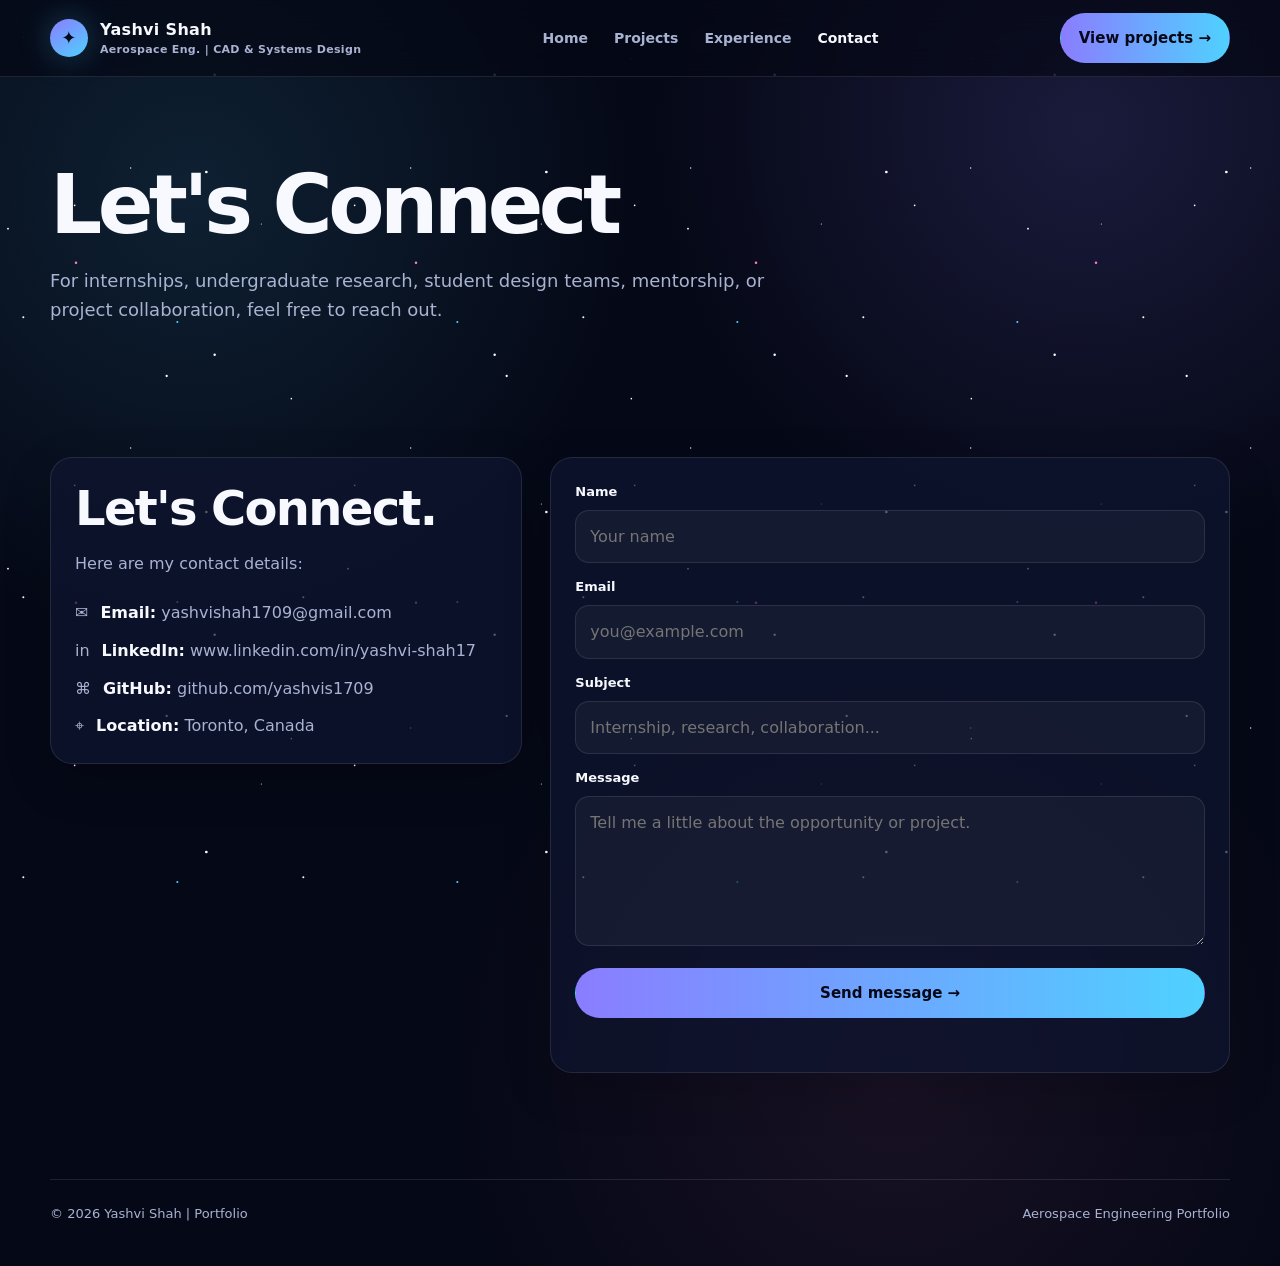
==== contact.html @ 6b523c16 "update" ====
<!doctype html>
<html lang="en">
<head>
  <meta charset="utf-8" />
  <meta name="viewport" content="width=device-width, initial-scale=1" />
  <meta name="description" content="Contact a space engineering student for internships, research, student teams, and collaboration." />
  <title>Contact | Yashvi Shah</title>
  <link rel="stylesheet" href="styles.css" />
</head>
<body>
  <header class="nav-shell">
    
    <div class="container nav">
      <a class="brand" href="index.html"><span class="brand-mark">✦</span><span>Yashvi Shah <small>Aerospace Eng. | CAD & Systems Design</small></span></a>
      <nav class="nav-links" aria-label="Primary navigation">
        <a href="index.html">Home</a>
        <a href="projects.html">Projects</a>
        <a href="experience.html">Experience</a>
        <a class="active" href="contact.html">Contact</a>
      </nav>
      <a class="btn btn-primary" href="projects.html">View projects →</a>
      <button class="mobile-toggle" aria-label="Toggle menu">☰</button>
    </div>
  </header>

  <main>
    <section class="page-hero">
      <div class="container">
        <h1>Let's Connect</h1>
        <p>For internships, undergraduate research, student design teams, mentorship, or project collaboration, feel free to reach out.</p>
      </div>
    </section>

    <section class="section">
      <div class="container contact-grid">
        <div class="card">
          <h2>Let's Connect.</h2>
          <p>Here are my contact details:</p>
          <div class="contact-list">
            <div class="contact-line"><span>✉</span><span><strong>Email:</strong> yashvishah1709@gmail.com</span></div>
            <div class="contact-line"><span>in</span><span><strong>LinkedIn:</strong> www.linkedin.com/in/yashvi-shah17</span></div>
            <div class="contact-line"><span>⌘</span><span><strong>GitHub:</strong> github.com/yashvis1709</span></div>
            <div class="contact-line"><span>⌖</span><span><strong>Location:</strong> Toronto, Canada</span></div>
          </div>
        </div>

        <form 
          class="card form" 
          id="contact-form" 
          name="Portfolio Contact Form"
          action="https://formspree.io/f/mgaenqyy" 
          method="POST"
        >
          
          <input type="hidden" name="_subject" value="Portfolio Contact Form Submission">

          <div class="field">
            <label for="name">Name</label>
            <input 
              id="name" 
              name="name" 
              type="text"
              required 
              placeholder="Your name" 
            />
          </div>
          <div class="field">
            <label for="email">Email</label>
            <input id="email" name="email" type="email" required placeholder ="you@example.com" />
          </div>
          <div class="field">
            <label for="subject">Subject</label>
            <input id="subject" name="subject" placeholder="Internship, research, collaboration..." />
          </div>
          <div class="field">
            <label for="message">Message</label>
            <textarea id="message" name="message" required placeholder="Tell me a little about the opportunity or project."></textarea>
          </div>
         <button class="btn btn-primary" type="submit">Send message →</button>
         <p id="form-status" aria-live="polite"></p>
         <input type="text" name="_gotcha" style="display:none" tabindex="-1" autocomplete="off" />
        </form>
      </div>
    </section>
  </main>

  <footer><div class="container footer-inner"><span>© <span data-year></span> Yashvi Shah | Portfolio</span><span>Aerospace Engineering Portfolio</span></div></footer>
  <script src="script.js"></script>
</body>
</html>
---- styles.css ----
:root {
  --bg: #050816;
  --bg-soft: #0b1026;
  --surface: rgba(14, 22, 48, 0.72);
  --surface-strong: #101936;
  --text: #f7f9ff;
  --muted: #a9b3d1;
  --line: rgba(255, 255, 255, 0.10);
  --accent: #8a7dff;
  --accent-2: #4fd1ff;
  --accent-3: #ff7cc8;
  --max: 1180px;
  --shadow: 0 24px 70px rgba(0, 0, 0, 0.35);
}

* { box-sizing: border-box; }
html { scroll-behavior: smooth; }
body {
  margin: 0;
  font-family: Inter, ui-sans-serif, system-ui, -apple-system, BlinkMacSystemFont, "Segoe UI", sans-serif;
  color: var(--text);
  background:
    radial-gradient(circle at 15% 15%, rgba(79, 209, 255, 0.12), transparent 30%),
    radial-gradient(circle at 85% 10%, rgba(138, 125, 255, 0.16), transparent 28%),
    radial-gradient(circle at 70% 85%, rgba(255, 124, 200, 0.08), transparent 32%),
    var(--bg);
  min-height: 100vh;
  line-height: 1.6;
}

/* Twinkle background */
@keyframes shimmer-fast {
  0%, 100% { opacity: 0.2; }
  12% { opacity: 0.95; }
  25% { opacity: 0.3; }
  37% { opacity: 0.8; }
  50% { opacity: 0.15; }
  68% { opacity: 1; }
  82% { opacity: 0.4; }
}

@keyframes shimmer-slow {
  0%, 100% { opacity: 0.85; }
  18% { opacity: 0.2; }
  33% { opacity: 0.7; }
  55% { opacity: 0.1; }
  72% { opacity: 0.9; }
  90% { opacity: 0.3; }
}

body::before {
  content: "";
  position: fixed;
  inset: 0;
  pointer-events: none;
  z-index: -1;
  will-change: opacity;
  animation: shimmer-fast 1.8s steps(4, end) infinite;
  background-image: url('data:image/svg+xml;utf8,<svg xmlns="http://www.w3.org/2000/svg" width="300" height="300" viewBox="0 0 300 300"><g fill="%23fff"><circle cx="25" cy="40" r="1.1"/><circle cx="140" cy="180" r="0.7"/><circle cx="230" cy="80" r="1.3"/><circle cx="80" cy="220" r="0.9"/><circle cx="280" cy="240" r="0.6"/></g><g fill="%234fd1ff"><circle cx="190" cy="45" r="1.1"/></g></svg>');
  background-size: 280px 280px;
  background-repeat: repeat;
}

body::after {
  content: "";
  position: fixed;
  inset: 0;
  pointer-events: none;
  z-index: -1;
  will-change: opacity;
  animation: shimmer-slow 2.7s steps(5, end) infinite;
  background-image: url('data:image/svg+xml;utf8,<svg xmlns="http://www.w3.org/2000/svg" width="300" height="300" viewBox="0 0 300 300"><g fill="%23fff"><circle cx="85" cy="90" r="1.2"/><circle cx="210" cy="140" r="0.8"/><circle cx="50" cy="270" r="1"/><circle cx="160" cy="290" r="0.7"/></g><g fill="%23ff7cc8"><circle cx="270" cy="170" r="1.1"/></g></svg>');
  background-size: 340px 340px;
  background-repeat: repeat;
  background-position: 110px 70px;
}

a { color: inherit; text-decoration: none; }
img { max-width: 100%; display: block; }
button, input, textarea { font: inherit; }

.container { width: min(calc(100% - 40px), var(--max)); margin: 0 auto; }

.nav-shell {
  position: sticky;
  top: 0;
  z-index: 30;
  backdrop-filter: blur(16px);
  background: rgba(5, 8, 22, 0.68);
  border-bottom: 1px solid var(--line);
}

.nav {
  display: flex;
  align-items: center;
  justify-content: space-between;
  min-height: 76px;
  gap: 24px;
}

.brand { display: flex; align-items: center; gap: 12px; font-weight: 800; letter-spacing: .02em; }
.brand-mark {
  width: 38px; height: 38px; border-radius: 50%;
  display: grid; place-items: center;
  background: linear-gradient(145deg, var(--accent), var(--accent-2));
  box-shadow: 0 0 32px rgba(79, 209, 255, .28);
  color: #050816;
  font-size: 18px;
}
.brand small { display:block; font-size: 11px; color: var(--muted); font-weight: 600; margin-top: -2px; }

.nav-links { display: flex; gap: 26px; align-items: center; }
.nav-links a { color: var(--muted); font-size: 14px; font-weight: 700; }
.nav-links a:hover, .nav-links a.active { color: var(--text); }

.mobile-toggle { display: none; background: transparent; border: 0; color: var(--text); font-size: 24px; }

.btn {
  display: inline-flex;
  align-items: center;
  justify-content: center;
  gap: 8px;
  padding: 12px 18px;
  border-radius: 999px;
  border: 1px solid transparent;
  font-weight: 700;
  font-size: 15px;
  transition: .25s ease;
}
.btn-primary { background: linear-gradient(90deg, var(--accent), var(--accent-2)); color: #060818; }
.btn-primary:hover { transform: translateY(-2px); box-shadow: 0 14px 30px rgba(79, 209, 255, .18); }
.btn-secondary { border-color: var(--line); background: rgba(255,255,255,.03); }
.btn-secondary:hover { border-color: rgba(255,255,255,.3); background: rgba(255,255,255,.06); }

.hero { padding: 86px 0 54px; overflow: hidden; /* Clips floating orbit edges so they don't force page scroll */ }
.hero-grid { display: grid; grid-template-columns: 1.08fr .92fr; align-items: center; gap: 58px; }
.eyebrow { color: var(--accent-2); text-transform: uppercase; letter-spacing: .16em; font-size: 13px; font-weight: 900; }
h1 { font-size: clamp(44px, 7vw, 82px); line-height: .98; margin: 14px 0 22px; letter-spacing: -0.055em; }
h2 { font-size: clamp(30px, 4vw, 48px); line-height: 1.1; margin: 0 0 16px; letter-spacing: -0.035em; }
h3 { margin: 0; }
.hero p { color: var(--muted); font-size: 18px; max-width: 680px; }
.gradient-text {
  background-image: linear-gradient(90deg, #fff 10%, #a9dfff 45%, #b9aaff 70%, #ff9bd5);
  -webkit-background-clip: text;
  background-clip: text;
  color: transparent;
  display: inline-block;
  line-height: 1.15;
  padding-bottom: 0.05em;
}
.hero-actions { display: flex; flex-wrap: wrap; gap: 12px; margin-top: 30px; }
.hero-meta { display: flex; flex-wrap: wrap; gap: 22px; margin-top: 28px; color: var(--muted); font-size: 13px; }
.hero-meta strong { color: var(--text);font-weight: 500; font-size: 15px;  }

/* Orbit / profile photo card */
.orbit-card {
  position: relative;
  max-width: 440px;
  margin-left: auto;
  padding: 20px;
}

.orbit-wrapper {
  position: absolute;
  top: -40%;
  left: -40%;
  width: 180%;
  height: 180%;
  z-index: 0;
  pointer-events: none;
}

.orbit-svg {
  width: 100%;
  height: 100%;
  overflow: visible;
}

.orbit-card img {
  position: relative;
  z-index: 1;
  width: 100%;
  height: 440px;
  object-fit: cover;
  object-position: center 25%;
  border-radius: 28px;
  border: 1px solid rgba(255, 255, 255, 0.2);
  box-shadow: 0 0 50px rgba(5, 8, 22, 0.9), var(--shadow);
}

.hud-telemetry {
  position: absolute;
  top: 20px;
  left: 10px;
  z-index: 3;
  padding: 10px 14px;
  border-radius: 12px;
  background: rgba(5, 8, 22, 0.85);
  border: 1px solid rgba(79, 209, 255, 0.4);
  backdrop-filter: blur(12px);
  font-family: monospace;
  font-size: 11px;
  color: var(--text);
  box-shadow: 0 8px 24px rgba(0, 0, 0, 0.5);
}

.hud-row { display: flex; gap: 8px; line-height: 1.4; }
.hud-row span { color: var(--accent-2); font-weight: bold; }

.profile-badge {
  position: absolute;
  left: 26px; right: 26px; bottom: 24px;
  padding: 18px;
  border-radius: 20px;
  background: rgba(5,8,22,.62);
  border: 1px solid var(--line);
  backdrop-filter: blur(14px);
  z-index: 3;
}
.profile-badge span { color: var(--muted); display:block; font-size:13px; margin-top:5px; }

.section { padding: 76px 0; }
.section-head { display: flex; align-items: end; justify-content: space-between; gap: 24px; margin-bottom: 28px; }
.section-head p { color: var(--muted); max-width: 620px; margin: 0; }

.grid-3 { display: grid; grid-template-columns: repeat(3, 1fr); gap: 18px; }
.card {
  background: var(--surface);
  border: 1px solid var(--line);
  border-radius: 22px;
  padding: 24px;
  box-shadow: 0 16px 48px rgba(0,0,0,.18);
}
.card p { color: var(--muted); margin-bottom: 0; }
.icon-box { width: 46px; height: 46px; border-radius: 14px; display:grid; place-items:center; margin-bottom: 18px; background: rgba(138,125,255,.12); border:1px solid rgba(138,125,255,.25); }

/* ===== Project cards (consolidated — single source of truth) ===== */
.project-grid { display: grid; grid-template-columns: repeat(2, 1fr); gap: 22px; }

.project-card {
  display: flex;
  flex-direction: column;
  height: 100%;
  overflow: hidden;
  border: 1px solid var(--line);
  background: var(--surface);
  border-radius: 24px;
  cursor: pointer;
  transition: transform 0.2s ease, border-color 0.2s ease, box-shadow 0.2s ease;
}
.project-card:hover {
  transform: translateY(-4px);
  border-color: #38bdf8;
  box-shadow: 0 10px 25px -5px rgba(56, 189, 248, 0.15);
}

.project-visual, .project-img-grid { height: 220px; min-height: 220px; position: relative; overflow: hidden; }
.project-visual.one { background: radial-gradient(circle at 30% 35%, #63d7ff, transparent 18%), linear-gradient(145deg,#121b44,#4a3e8f 55%,#0b1025); }
.project-visual.two { background: radial-gradient(circle at 70% 30%, #ff8bc7, transparent 16%), linear-gradient(145deg,#101a37,#223e69 55%,#0b1025); }
.project-visual.three { background: radial-gradient(circle at 45% 50%, #f4dc75, transparent 14%), linear-gradient(145deg,#171c43,#693b68 55%,#0b1025); }
.project-visual.four { background: radial-gradient(circle at 65% 45%, #7cffc4, transparent 14%), linear-gradient(145deg,#0b2034,#264d55 55%,#08111d); }
.project-visual::before, .project-visual::after { content:""; position:absolute; border:1px solid rgba(255,255,255,.18); border-radius:50%; }
.project-visual::before { width:240px;height:240px;left:50%;top:50%;transform:translate(-50%,-50%); }
.project-visual::after { width:150px;height:150px;left:50%;top:50%;transform:translate(-50%,-50%) rotate(24deg); }

.project-img-grid { display: flex; width: 100%; gap: 2px; border-radius: 12px 12px 0 0; }
.project-img-grid img { width: 50%; height: 100%; object-fit: cover; }

#hailstorm .project-img-grid img:nth-child(1) { object-position: 50% 25%; }
#hailstorm .project-img-grid img:nth-child(2) { object-position: center center; }
#stardust .project-img-grid img:nth-child(1) { object-position: center center; }
#stardust .project-img-grid img:nth-child(2) { object-position: 50% 50%; }

.project-body {
  display: flex;
  flex-direction: column;
  flex: 1;
  padding: 22px;
}

.project-tags {
  display: flex;
  flex-wrap: wrap;
  gap: 8px;
  margin-top: auto;
  padding-top: 20px;
}

.tag { font-size: 12px; color: #cbd3ea; padding: 6px 9px; border-radius:999px; background: rgba(255,255,255,.05); border:1px solid var(--line); }

.project-link {
  display: inline-flex;
  color: var(--text);
  font-weight: 700;
  font-size: 16px;
  transition: color 0.2s ease;
}

.project-link:hover {
  color: var(--accent-2);
}

.project-links {
  display: flex;
  flex-direction: column;
  gap: 30px;
  margin-top: 12px;
  min-height: 70px; /* reserves room for 2 lines so tag rows land at the same height regardless of link count */
}

.view-project-link {
  color: var(--text);
  font-size: 0.9rem;
  font-weight: 500;
  margin-top: 14px;
  display: inline-flex;
  align-items: center;
  gap: 4px;
  transition: color 0.2s ease;
}
.project-card:hover .view-project-link { color: var(--accent-2); }

.cta-visual { display: flex; align-items: center; justify-content: center; }
.cta-icon { font-size: 2.5rem; color: #38bdf8; transition: transform 0.2s ease; }
.project-card:hover .cta-icon { transform: translate(3px, -3px); }

.cta-card .project-body { display: flex; flex-direction: column; flex: 1; }
.cta-card .btn-primary { width: 100%; margin-top: auto; }

.project-date {
  color: var(--muted);
  font-size: 14px;
  font-weight: 600;
  margin-top: 2px;
  margin-bottom: 4px;
}
/* ===== end project cards ===== */

.timeline { display:grid; gap:14px; }
.timeline-item { display:grid; grid-template-columns: 150px 1fr; gap:24px; padding:20px 0; border-top:1px solid var(--line); }
.timeline-item:last-child { border-bottom:1px solid var(--line); }
.timeline-item .date { color: var(--accent-2); font-weight:800; font-size:13px; }
.timeline-item p { color: var(--muted); margin:6px 0 0; }

.page-hero { padding: 74px 0 38px; }
.page-hero p { color: var(--muted); max-width: 720px; font-size:18px; }

.contact-grid { display:grid; grid-template-columns: .82fr 1.18fr; gap:28px; align-items:start; }
.contact-list { display:grid; gap:12px; margin-top:24px; }
.contact-line { display:flex; align-items:center; gap:12px; color:var(--muted); }
.contact-line strong { color:var(--text); }
.form { display:grid; gap:14px; }
.field label { display:block; font-size:13px; font-weight:800; margin-bottom:7px; }
.field input, .field textarea {
  width:100%; color:var(--text); background:rgba(255,255,255,.04); border:1px solid var(--line);
  border-radius:14px; padding:13px 14px; outline:none;
}
.field input:focus, .field textarea:focus { border-color: rgba(79,209,255,.6); box-shadow: 0 0 0 3px rgba(79,209,255,.08); }
.field textarea { min-height:150px; resize:vertical; }
.form-note { color:var(--muted); font-size:12px; }

.cta {
  border:1px solid var(--line); border-radius:28px; padding:38px;
  background: linear-gradient(135deg, rgba(138,125,255,.14), rgba(79,209,255,.08));
  display:flex; justify-content:space-between; gap:28px; align-items:center;
}
.cta p { color:var(--muted); margin:6px 0 0; max-width:660px; }

footer { padding: 30px 0 42px; color: var(--muted); font-size:13px; }
.footer-inner { display:flex; justify-content:space-between; gap:20px; border-top:1px solid var(--line); padding-top:24px; }

@media (max-width: 880px) {
  .hero-grid, .contact-grid { grid-template-columns: 1fr; }
  .grid-3 { grid-template-columns: 1fr; }
  .project-grid { grid-template-columns: 1fr; }
  .orbit-card { min-height: 420px; }
  .orbit-card { max-width: 100%; padding: 30px 10px; margin: 0 auto; }
  .orbit-card img { height: 320px; }
  .orbit-wrapper { top: -20%; left: -20%; width: 140%; height: 140%; }
  .hud-telemetry { top: 10px; left: 0px; font-size: 10px; padding: 8px 10px; }
  .nav-links { display:none; position:absolute; left:20px; right:20px; top:76px; padding:18px; border:1px solid var(--line); border-radius:18px; background:#0a1024; flex-direction:column; align-items:stretch; }
  .nav-links.open { display:flex; }
  .mobile-toggle { display:block; }
  .nav .btn-primary { display:none; }
  .section-head { align-items:start; flex-direction:column; }
  .timeline-item { grid-template-columns: 1fr; gap:5px; }
  .cta { align-items:flex-start; flex-direction:column; }
}

@media (max-width: 560px) {
  .container { width: min(calc(100% - 26px), var(--max)); }
  .hero { padding-top: 58px; }
  .hero-actions { flex-direction:column; align-items:stretch; }
  .btn { width:100%; }
  .hero-meta { flex-direction:column; gap:8px; }
  .orbit-card { min-height: 360px; padding: 20px 0; }
  .orbit-card img { height: 320px; border-radius: 20px; }
  .footer-inner { flex-direction:column; }
  .orbit-wrapper { top: -15%; left: -15%; width: 130%; height: 130%; }
  .hud-telemetry { top: 12px; left: 12px; z-index: 4; font-size: 9.5px; padding: 6px 10px; background: rgba(5, 8, 22, 0.9); }
  .orbit-svg text { font-size: 14px; }
}
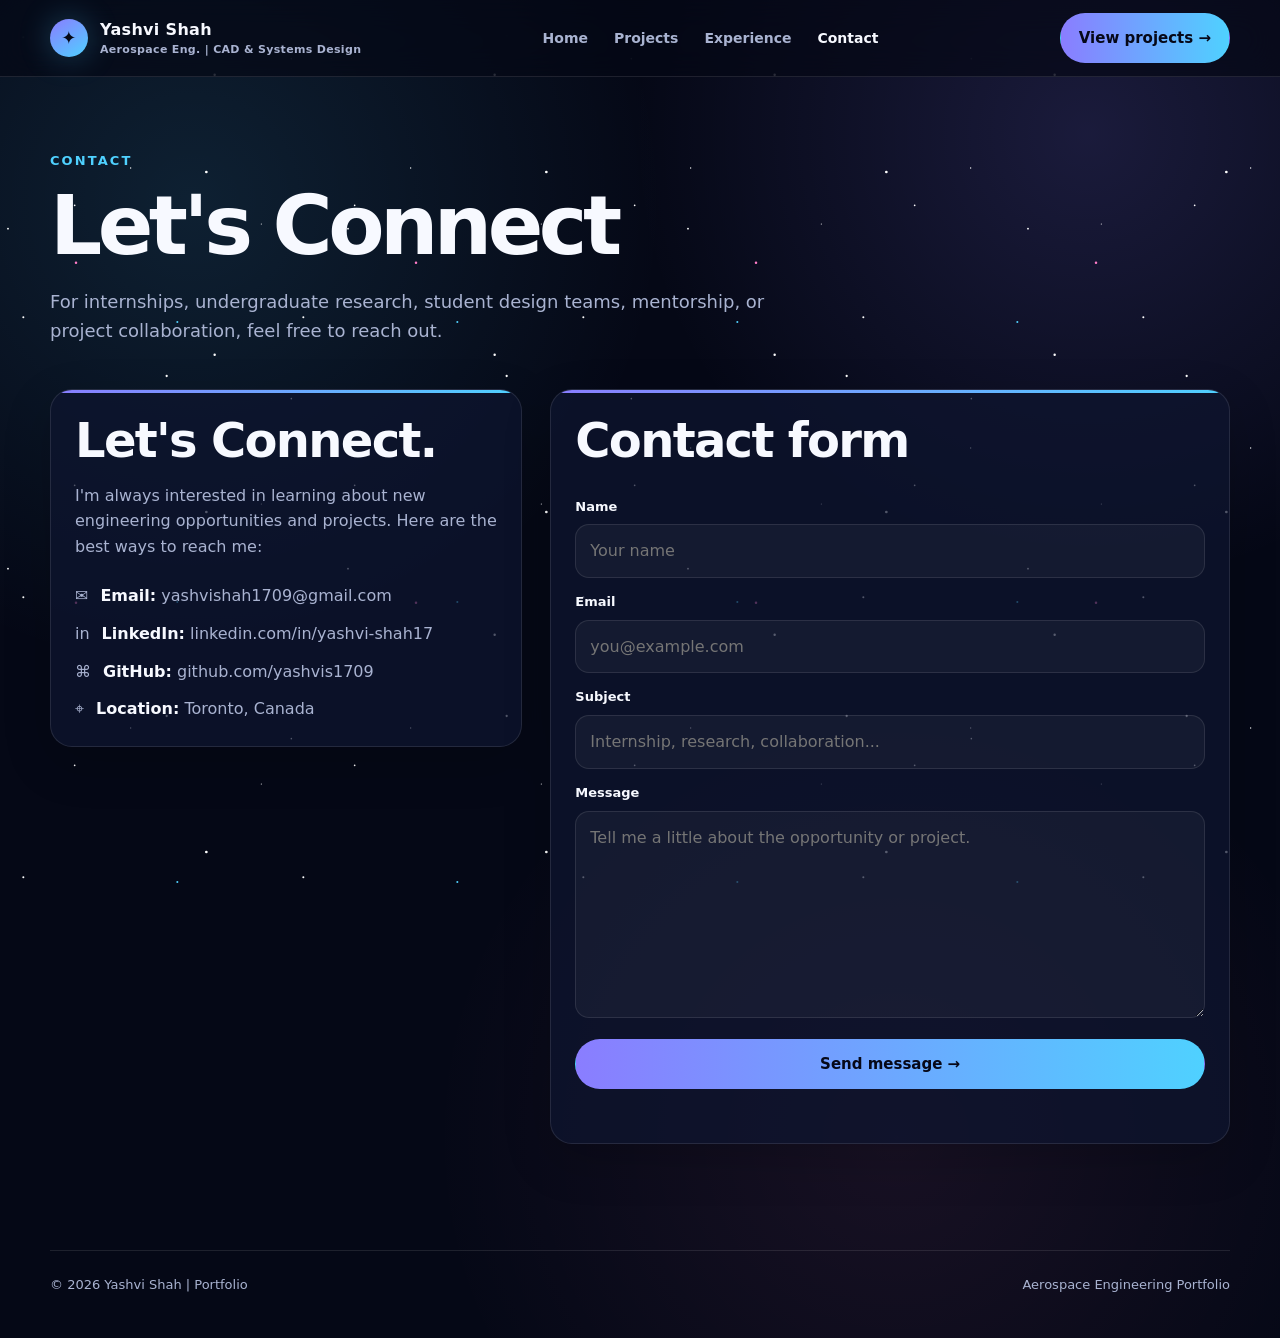
==== commit 656ae3b0: "update 6 (SEO friendly code)" ====
--- a/contact.html
+++ b/contact.html
@@ -2,89 +2,339 @@
 <html lang="en">
 <head>
   <meta charset="utf-8" />
+
+  <!-- Mobile / responsive -->
   <meta name="viewport" content="width=device-width, initial-scale=1" />
-  <meta name="description" content="Contact a space engineering student for internships, research, student teams, and collaboration." />
-  <title>Contact | Yashvi Shah</title>
+
+  <!-- SEO -->
+  <title>Contact Yashvi Shah | Aerospace Engineering Student</title>
+  <meta
+    name="description"
+    content="Contact Yashvi Shah, an Aerospace Engineering student in Toronto, Canada, for internships, undergraduate research, engineering teams, and project collaboration."
+  />
+  <link rel="canonical" href="https://yashvishah.com/contact.html" />
+
+  <!-- Open Graph / Social Sharing -->
+  <meta property="og:type" content="website" />
+  <meta property="og:title" content="Contact Yashvi Shah | Aerospace Engineering Student" />
+  <meta
+    property="og:description"
+    content="Get in touch with Yashvi Shah for aerospace engineering internships, undergraduate research, student teams, and project collaboration."
+  />
+  <meta property="og:url" content="https://yashvishah.com/contact.html" />
+  <meta property="og:site_name" content="Yashvi Shah | Aerospace Engineering Portfolio" />
+
+  <!-- Twitter / X -->
+  <meta name="twitter:card" content="summary" />
+  <meta name="twitter:title" content="Contact Yashvi Shah | Aerospace Engineering Student" />
+  <meta
+    name="twitter:description"
+    content="Contact Yashvi Shah for aerospace engineering internships, research, student teams, and engineering collaboration."
+  />
+
+  <!-- Styles -->
   <link rel="stylesheet" href="styles.css" />
+
+  <!-- Structured Data -->
+  <script type="application/ld+json">
+  {
+    "@context": "https://schema.org",
+    "@type": "WebPage",
+    "name": "Contact Yashvi Shah",
+    "url": "https://yashvishah.com/contact.html",
+    "description": "Contact page for Yashvi Shah, an Aerospace Engineering student in Toronto, Canada.",
+    "isPartOf": {
+      "@type": "WebSite",
+      "name": "Yashvi Shah | Aerospace Engineering Portfolio",
+      "url": "https://yashvishah.com/"
+    },
+    "about": {
+      "@type": "Person",
+      "name": "Yashvi Shah",
+      "url": "https://yashvishah.com/",
+      "jobTitle": "Aerospace Engineering Student",
+      "email": "mailto:yashvishah1709@gmail.com",
+      "sameAs": [
+        "https://www.linkedin.com/in/yashvi-shah17/",
+        "https://github.com/yashvis1709"
+      ]
+    }
+  }
+  </script>
 </head>
+
 <body>
+
+  <!-- =========================
+       Navigation
+  ========================== -->
   <header class="nav-shell">
-    
     <div class="container nav">
-      <a class="brand" href="index.html"><span class="brand-mark">✦</span><span>Yashvi Shah <small>Aerospace Eng. | CAD & Systems Design</small></span></a>
+
+      <a class="brand" href="index.html" aria-label="Yashvi Shah home">
+        <span class="brand-mark" aria-hidden="true">✦</span>
+        <span>
+          Yashvi Shah
+          <small>Aerospace Eng. | CAD & Systems Design</small>
+        </span>
+      </a>
+
       <nav class="nav-links" aria-label="Primary navigation">
         <a href="index.html">Home</a>
         <a href="projects.html">Projects</a>
         <a href="experience.html">Experience</a>
-        <a class="active" href="contact.html">Contact</a>
+        <a class="active" href="contact.html" aria-current="page">Contact</a>
       </nav>
-      <a class="btn btn-primary" href="projects.html">View projects →</a>
-      <button class="mobile-toggle" aria-label="Toggle menu">☰</button>
+
+      <a class="btn btn-primary" href="projects.html">
+        View projects →
+      </a>
+
+      <button
+        class="mobile-toggle"
+        type="button"
+        aria-label="Open navigation menu"
+        aria-expanded="false"
+        aria-controls="primary-navigation"
+      >
+        ☰
+      </button>
+
     </div>
   </header>
 
+
+  <!-- =========================
+       Main Content
+  ========================== -->
   <main>
-    <section class="page-hero">
+
+    <!-- Page Introduction -->
+    <section class="page-hero" aria-labelledby="contact-heading">
       <div class="container">
-        <h1>Let's Connect</h1>
-        <p>For internships, undergraduate research, student design teams, mentorship, or project collaboration, feel free to reach out.</p>
+
+        <div class="eyebrow">CONTACT</div>
+
+        <h1 id="contact-heading">
+          Let's Connect
+        </h1>
+
+        <p>
+          For internships, undergraduate research, student design teams,
+          mentorship, or project collaboration, feel free to reach out.
+        </p>
+
       </div>
     </section>
 
-    <section class="section">
+
+    <!-- Contact Section -->
+    <section class="section" aria-labelledby="contact-details-heading">
       <div class="container contact-grid">
+
+        <!-- Contact Information -->
         <div class="card">
-          <h2>Let's Connect.</h2>
-          <p>Here are my contact details:</p>
+
+          <h2 id="contact-details-heading">
+            Let's Connect.
+          </h2>
+
+          <p>
+            I'm always interested in learning about new engineering
+            opportunities and projects. Here are the best ways to reach me:
+          </p>
+
           <div class="contact-list">
-            <div class="contact-line"><span>✉</span><span><strong>Email:</strong> yashvishah1709@gmail.com</span></div>
-            <div class="contact-line"><span>in</span><span><strong>LinkedIn:</strong> www.linkedin.com/in/yashvi-shah17</span></div>
-            <div class="contact-line"><span>⌘</span><span><strong>GitHub:</strong> github.com/yashvis1709</span></div>
-            <div class="contact-line"><span>⌖</span><span><strong>Location:</strong> Toronto, Canada</span></div>
+
+            <!-- Email -->
+            <div class="contact-line">
+              <span aria-hidden="true">✉</span>
+              <span>
+                <strong>Email:</strong>
+                <a href="mailto:yashvishah1709@gmail.com">
+                  yashvishah1709@gmail.com
+                </a>
+              </span>
+            </div>
+
+            <!-- LinkedIn -->
+            <div class="contact-line">
+              <span aria-hidden="true">in</span>
+              <span>
+                <strong>LinkedIn:</strong>
+                <a
+                  href="https://www.linkedin.com/in/yashvi-shah17/"
+                  target="_blank"
+                  rel="noopener noreferrer"
+                  aria-label="Yashvi Shah on LinkedIn"
+                >
+                  linkedin.com/in/yashvi-shah17
+                </a>
+              </span>
+            </div>
+
+            <!-- GitHub -->
+            <div class="contact-line">
+              <span aria-hidden="true">⌘</span>
+              <span>
+                <strong>GitHub:</strong>
+                <a
+                  href="https://github.com/yashvis1709"
+                  target="_blank"
+                  rel="noopener noreferrer"
+                  aria-label="Yashvi Shah on GitHub"
+                >
+                  github.com/yashvis1709
+                </a>
+              </span>
+            </div>
+
+            <!-- Location -->
+            <div class="contact-line">
+              <span aria-hidden="true">⌖</span>
+              <span>
+                <strong>Location:</strong> Toronto, Canada
+              </span>
+            </div>
+
           </div>
         </div>
 
-        <form 
-          class="card form" 
-          id="contact-form" 
+
+        <!-- Contact Form -->
+        <form
+          class="card form"
+          id="contact-form"
           name="Portfolio Contact Form"
-          action="https://formspree.io/f/mgaenqyy" 
+          action="https://formspree.io/f/mgaenqyy"
           method="POST"
+          aria-labelledby="contact-form-heading"
         >
-          
-          <input type="hidden" name="_subject" value="Portfolio Contact Form Submission">
-
+
+          <h2 id="contact-form-heading" class="sr-only">
+            Contact form
+          </h2>
+
+          <!-- Email subject -->
+          <input
+            type="hidden"
+            name="_subject"
+            value="Portfolio Contact Form Submission"
+          />
+
+          <!-- Name -->
           <div class="field">
             <label for="name">Name</label>
-            <input 
-              id="name" 
-              name="name" 
+
+            <input
+              id="name"
+              name="name"
               type="text"
-              required 
-              placeholder="Your name" 
+              autocomplete="name"
+              required
+              placeholder="Your name"
             />
           </div>
+
+
+          <!-- Email -->
           <div class="field">
             <label for="email">Email</label>
-            <input id="email" name="email" type="email" required placeholder ="you@example.com" />
-          </div>
+
+            <input
+              id="email"
+              name="email"
+              type="email"
+              autocomplete="email"
+              inputmode="email"
+              required
+              placeholder="you@example.com"
+            />
+          </div>
+
+
+          <!-- Subject -->
           <div class="field">
             <label for="subject">Subject</label>
-            <input id="subject" name="subject" placeholder="Internship, research, collaboration..." />
-          </div>
+
+            <input
+              id="subject"
+              name="subject"
+              type="text"
+              autocomplete="off"
+              placeholder="Internship, research, collaboration..."
+            />
+          </div>
+
+
+          <!-- Message -->
           <div class="field">
             <label for="message">Message</label>
-            <textarea id="message" name="message" required placeholder="Tell me a little about the opportunity or project."></textarea>
-          </div>
-         <button class="btn btn-primary" type="submit">Send message →</button>
-         <p id="form-status" aria-live="polite"></p>
-         <input type="text" name="_gotcha" style="display:none" tabindex="-1" autocomplete="off" />
+
+            <textarea
+              id="message"
+              name="message"
+              required
+              placeholder="Tell me a little about the opportunity or project."
+              rows="7"
+            ></textarea>
+          </div>
+
+
+          <!-- Submit -->
+          <button
+            class="btn btn-primary"
+            type="submit"
+          >
+            Send message →
+          </button>
+
+
+          <!-- Form status -->
+          <p
+            id="form-status"
+            aria-live="polite"
+            role="status"
+          ></p>
+
+
+          <!-- Formspree honeypot -->
+          <input
+            type="text"
+            name="_gotcha"
+            tabindex="-1"
+            autocomplete="off"
+            aria-hidden="true"
+            style="display:none"
+          />
+
         </form>
+
       </div>
     </section>
+
   </main>
 
-  <footer><div class="container footer-inner"><span>© <span data-year></span> Yashvi Shah | Portfolio</span><span>Aerospace Engineering Portfolio</span></div></footer>
+
+  <!-- =========================
+       Footer
+  ========================== -->
+  <footer>
+    <div class="container footer-inner">
+
+      <span>
+        © <span data-year></span> Yashvi Shah | Portfolio
+      </span>
+
+      <span>
+        Aerospace Engineering Portfolio
+      </span>
+
+    </div>
+  </footer>
+
+
   <script src="script.js"></script>
+
 </body>
 </html>
--- a/styles.css
+++ b/styles.css
@@ -219,7 +219,7 @@
 }
 .profile-badge span { color: var(--muted); display:block; font-size:13px; margin-top:5px; }
 
-.section { padding: 76px 0; }
+.section { padding: 40px 0 76px; }
 .section-head { display: flex; align-items: end; justify-content: space-between; gap: 24px; margin-bottom: 28px; }
 .section-head p { color: var(--muted); max-width: 620px; margin: 0; }
 
@@ -342,8 +342,11 @@
 .timeline-item .date { color: var(--accent-2); font-weight:800; font-size:13px; }
 .timeline-item p { color: var(--muted); margin:6px 0 0; }
 
-.page-hero { padding: 74px 0 38px; }
+.page-hero { padding: 74px 0 0px; }
 .page-hero p { color: var(--muted); max-width: 720px; font-size:18px; }
+.page-hero + .section {
+  padding-top: 25px;
+}
 
 .contact-grid { display:grid; grid-template-columns: .82fr 1.18fr; gap:28px; align-items:start; }
 .contact-list { display:grid; gap:12px; margin-top:24px; }
@@ -400,3 +403,24 @@
   .hud-telemetry { top: 12px; left: 12px; z-index: 4; font-size: 9.5px; padding: 6px 10px; background: rgba(5, 8, 22, 0.9); }
   .orbit-svg text { font-size: 14px; }
 }
+
+/* experience */
+.card:nth-child(1) .icon-box { background: rgba(79, 209, 255, .14); border-color: rgba(79, 209, 255, .3); color: var(--accent-2); }
+.card:nth-child(2) .icon-box { background: rgba(138, 125, 255, .14); border-color: rgba(138, 125, 255, .3); color: var(--accent); }
+.card:nth-child(3) .icon-box { background: rgba(255, 124, 200, .14); border-color: rgba(255, 124, 200, .3); color: var(--accent-3); }
+.card {
+  transition: transform 0.2s ease, border-color 0.2s ease, box-shadow 0.2s ease;
+}
+.card:hover {
+  transform: translateY(-4px);
+  border-color: rgba(255,255,255,.22);
+  box-shadow: 0 16px 40px rgba(0,0,0,.28);
+}
+.card { position: relative; overflow: hidden; }
+.card::before {
+  content: "";
+  position: absolute;
+  top: 0; left: 0; right: 0;
+  height: 3px;
+  background: linear-gradient(90deg, var(--accent), var(--accent-2));
+}
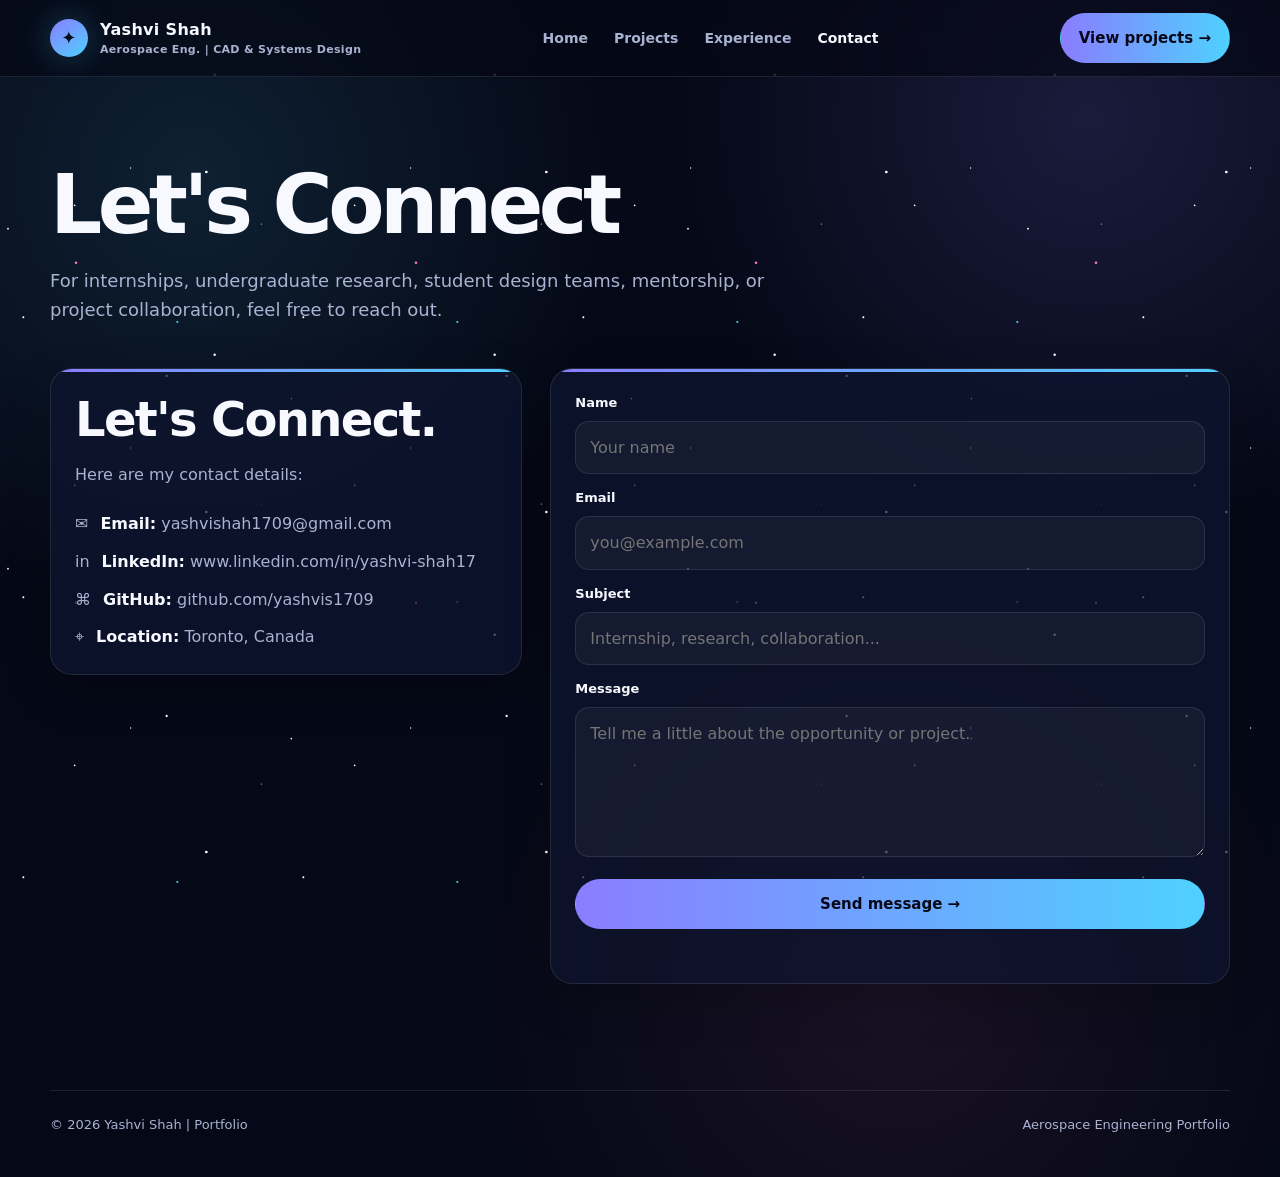
==== commit b90b0c93: "update 7" ====
--- a/contact.html
+++ b/contact.html
@@ -2,339 +2,88 @@
 <html lang="en">
 <head>
   <meta charset="utf-8" />
-
-  <!-- Mobile / responsive -->
   <meta name="viewport" content="width=device-width, initial-scale=1" />
-
-  <!-- SEO -->
-  <title>Contact Yashvi Shah | Aerospace Engineering Student</title>
-  <meta
-    name="description"
-    content="Contact Yashvi Shah, an Aerospace Engineering student in Toronto, Canada, for internships, undergraduate research, engineering teams, and project collaboration."
-  />
-  <link rel="canonical" href="https://yashvishah.com/contact.html" />
-
-  <!-- Open Graph / Social Sharing -->
-  <meta property="og:type" content="website" />
-  <meta property="og:title" content="Contact Yashvi Shah | Aerospace Engineering Student" />
-  <meta
-    property="og:description"
-    content="Get in touch with Yashvi Shah for aerospace engineering internships, undergraduate research, student teams, and project collaboration."
-  />
-  <meta property="og:url" content="https://yashvishah.com/contact.html" />
-  <meta property="og:site_name" content="Yashvi Shah | Aerospace Engineering Portfolio" />
-
-  <!-- Twitter / X -->
-  <meta name="twitter:card" content="summary" />
-  <meta name="twitter:title" content="Contact Yashvi Shah | Aerospace Engineering Student" />
-  <meta
-    name="twitter:description"
-    content="Contact Yashvi Shah for aerospace engineering internships, research, student teams, and engineering collaboration."
-  />
-
-  <!-- Styles -->
+  <meta name="description" content="Contact a space engineering student for internships, research, student teams, and collaboration." />
+  <title>Contact | Yashvi Shah</title>
   <link rel="stylesheet" href="styles.css" />
-
-  <!-- Structured Data -->
-  <script type="application/ld+json">
-  {
-    "@context": "https://schema.org",
-    "@type": "WebPage",
-    "name": "Contact Yashvi Shah",
-    "url": "https://yashvishah.com/contact.html",
-    "description": "Contact page for Yashvi Shah, an Aerospace Engineering student in Toronto, Canada.",
-    "isPartOf": {
-      "@type": "WebSite",
-      "name": "Yashvi Shah | Aerospace Engineering Portfolio",
-      "url": "https://yashvishah.com/"
-    },
-    "about": {
-      "@type": "Person",
-      "name": "Yashvi Shah",
-      "url": "https://yashvishah.com/",
-      "jobTitle": "Aerospace Engineering Student",
-      "email": "mailto:yashvishah1709@gmail.com",
-      "sameAs": [
-        "https://www.linkedin.com/in/yashvi-shah17/",
-        "https://github.com/yashvis1709"
-      ]
-    }
-  }
-  </script>
 </head>
-
 <body>
-
-  <!-- =========================
-       Navigation
-  ========================== -->
   <header class="nav-shell">
     <div class="container nav">
-
-      <a class="brand" href="index.html" aria-label="Yashvi Shah home">
-        <span class="brand-mark" aria-hidden="true">✦</span>
-        <span>
-          Yashvi Shah
-          <small>Aerospace Eng. | CAD & Systems Design</small>
-        </span>
-      </a>
-
+      <a class="brand" href="index.html"><span class="brand-mark">✦</span><span>Yashvi Shah <small>Aerospace Eng. | CAD & Systems Design</small></span></a>
       <nav class="nav-links" aria-label="Primary navigation">
         <a href="index.html">Home</a>
         <a href="projects.html">Projects</a>
         <a href="experience.html">Experience</a>
-        <a class="active" href="contact.html" aria-current="page">Contact</a>
+        <a class="active" href="contact.html">Contact</a>
       </nav>
-
-      <a class="btn btn-primary" href="projects.html">
-        View projects →
-      </a>
-
-      <button
-        class="mobile-toggle"
-        type="button"
-        aria-label="Open navigation menu"
-        aria-expanded="false"
-        aria-controls="primary-navigation"
-      >
-        ☰
-      </button>
-
+      <a class="btn btn-primary" href="projects.html">View projects →</a>
+      <button class="mobile-toggle" aria-label="Toggle menu">☰</button>
     </div>
   </header>
 
-
-  <!-- =========================
-       Main Content
-  ========================== -->
   <main>
-
-    <!-- Page Introduction -->
-    <section class="page-hero" aria-labelledby="contact-heading">
+    <section class="page-hero">
       <div class="container">
-
-        <div class="eyebrow">CONTACT</div>
-
-        <h1 id="contact-heading">
-          Let's Connect
-        </h1>
-
-        <p>
-          For internships, undergraduate research, student design teams,
-          mentorship, or project collaboration, feel free to reach out.
-        </p>
-
+        <h1>Let's Connect</h1>
+        <p>For internships, undergraduate research, student design teams, mentorship, or project collaboration, feel free to reach out.</p>
       </div>
     </section>
 
-
-    <!-- Contact Section -->
-    <section class="section" aria-labelledby="contact-details-heading">
+    <section class="section">
       <div class="container contact-grid">
-
-        <!-- Contact Information -->
         <div class="card">
-
-          <h2 id="contact-details-heading">
-            Let's Connect.
-          </h2>
-
-          <p>
-            I'm always interested in learning about new engineering
-            opportunities and projects. Here are the best ways to reach me:
-          </p>
-
+          <h2>Let's Connect.</h2>
+          <p>Here are my contact details:</p>
           <div class="contact-list">
-
-            <!-- Email -->
-            <div class="contact-line">
-              <span aria-hidden="true">✉</span>
-              <span>
-                <strong>Email:</strong>
-                <a href="mailto:yashvishah1709@gmail.com">
-                  yashvishah1709@gmail.com
-                </a>
-              </span>
-            </div>
-
-            <!-- LinkedIn -->
-            <div class="contact-line">
-              <span aria-hidden="true">in</span>
-              <span>
-                <strong>LinkedIn:</strong>
-                <a
-                  href="https://www.linkedin.com/in/yashvi-shah17/"
-                  target="_blank"
-                  rel="noopener noreferrer"
-                  aria-label="Yashvi Shah on LinkedIn"
-                >
-                  linkedin.com/in/yashvi-shah17
-                </a>
-              </span>
-            </div>
-
-            <!-- GitHub -->
-            <div class="contact-line">
-              <span aria-hidden="true">⌘</span>
-              <span>
-                <strong>GitHub:</strong>
-                <a
-                  href="https://github.com/yashvis1709"
-                  target="_blank"
-                  rel="noopener noreferrer"
-                  aria-label="Yashvi Shah on GitHub"
-                >
-                  github.com/yashvis1709
-                </a>
-              </span>
-            </div>
-
-            <!-- Location -->
-            <div class="contact-line">
-              <span aria-hidden="true">⌖</span>
-              <span>
-                <strong>Location:</strong> Toronto, Canada
-              </span>
-            </div>
-
+            <div class="contact-line"><span>✉</span><span><strong>Email:</strong> yashvishah1709@gmail.com</span></div>
+            <div class="contact-line"><span>in</span><span><strong>LinkedIn:</strong> www.linkedin.com/in/yashvi-shah17</span></div>
+            <div class="contact-line"><span>⌘</span><span><strong>GitHub:</strong> github.com/yashvis1709</span></div>
+            <div class="contact-line"><span>⌖</span><span><strong>Location:</strong> Toronto, Canada</span></div>
           </div>
         </div>
 
+        <form 
+          class="card form" 
+          id="contact-form" 
+          name="Portfolio Contact Form"
+          action="https://formspree.io/f/mgaenqyy" 
+          method="POST"
+        >
+          
+          <input type="hidden" name="_subject" value="Portfolio Contact Form Submission">
 
-        <!-- Contact Form -->
-        <form
-          class="card form"
-          id="contact-form"
-          name="Portfolio Contact Form"
-          action="https://formspree.io/f/mgaenqyy"
-          method="POST"
-          aria-labelledby="contact-form-heading"
-        >
-
-          <h2 id="contact-form-heading" class="sr-only">
-            Contact form
-          </h2>
-
-          <!-- Email subject -->
-          <input
-            type="hidden"
-            name="_subject"
-            value="Portfolio Contact Form Submission"
-          />
-
-          <!-- Name -->
           <div class="field">
             <label for="name">Name</label>
-
-            <input
-              id="name"
-              name="name"
+            <input 
+              id="name" 
+              name="name" 
               type="text"
-              autocomplete="name"
-              required
-              placeholder="Your name"
+              required 
+              placeholder="Your name" 
             />
           </div>
-
-
-          <!-- Email -->
           <div class="field">
             <label for="email">Email</label>
-
-            <input
-              id="email"
-              name="email"
-              type="email"
-              autocomplete="email"
-              inputmode="email"
-              required
-              placeholder="you@example.com"
-            />
+            <input id="email" name="email" type="email" required placeholder ="you@example.com" />
           </div>
-
-
-          <!-- Subject -->
           <div class="field">
             <label for="subject">Subject</label>
-
-            <input
-              id="subject"
-              name="subject"
-              type="text"
-              autocomplete="off"
-              placeholder="Internship, research, collaboration..."
-            />
+            <input id="subject" name="subject" placeholder="Internship, research, collaboration..." />
           </div>
-
-
-          <!-- Message -->
           <div class="field">
             <label for="message">Message</label>
-
-            <textarea
-              id="message"
-              name="message"
-              required
-              placeholder="Tell me a little about the opportunity or project."
-              rows="7"
-            ></textarea>
+            <textarea id="message" name="message" required placeholder="Tell me a little about the opportunity or project."></textarea>
           </div>
-
-
-          <!-- Submit -->
-          <button
-            class="btn btn-primary"
-            type="submit"
-          >
-            Send message →
-          </button>
-
-
-          <!-- Form status -->
-          <p
-            id="form-status"
-            aria-live="polite"
-            role="status"
-          ></p>
-
-
-          <!-- Formspree honeypot -->
-          <input
-            type="text"
-            name="_gotcha"
-            tabindex="-1"
-            autocomplete="off"
-            aria-hidden="true"
-            style="display:none"
-          />
-
+         <button class="btn btn-primary" type="submit">Send message →</button>
+         <p id="form-status" aria-live="polite"></p>
+         <input type="text" name="_gotcha" style="display:none" tabindex="-1" autocomplete="off" />
         </form>
-
       </div>
     </section>
-
   </main>
 
-
-  <!-- =========================
-       Footer
-  ========================== -->
-  <footer>
-    <div class="container footer-inner">
-
-      <span>
-        © <span data-year></span> Yashvi Shah | Portfolio
-      </span>
-
-      <span>
-        Aerospace Engineering Portfolio
-      </span>
-
-    </div>
-  </footer>
-
-
+  <footer><div class="container footer-inner"><span>© <span data-year></span> Yashvi Shah | Portfolio</span><span>Aerospace Engineering Portfolio</span></div></footer>
   <script src="script.js"></script>
-
 </body>
 </html>
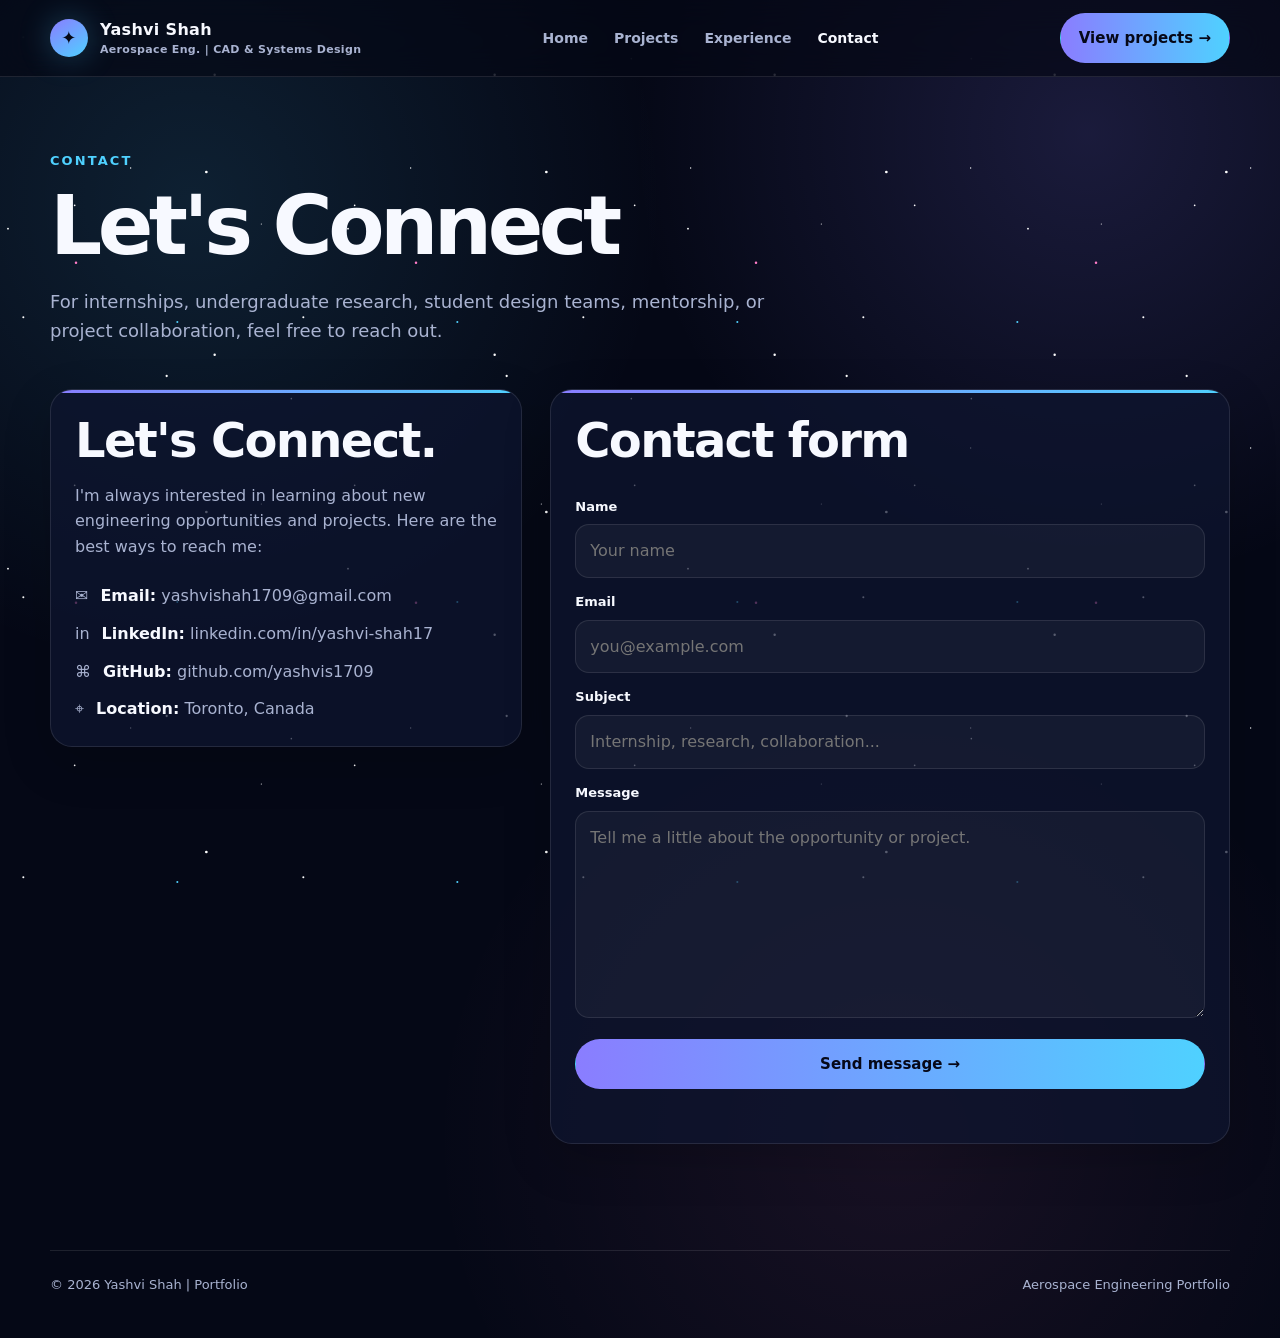
==== commit 2fee647f: "up 7" ====
--- a/contact.html
+++ b/contact.html
@@ -2,88 +2,339 @@
 <html lang="en">
 <head>
   <meta charset="utf-8" />
+
+  <!-- Mobile / responsive -->
   <meta name="viewport" content="width=device-width, initial-scale=1" />
-  <meta name="description" content="Contact a space engineering student for internships, research, student teams, and collaboration." />
-  <title>Contact | Yashvi Shah</title>
+
+  <!-- SEO -->
+  <title>Contact Yashvi Shah | Aerospace Engineering Student</title>
+  <meta
+    name="description"
+    content="Contact Yashvi Shah, an Aerospace Engineering student in Toronto, Canada, for internships, undergraduate research, engineering teams, and project collaboration."
+  />
+  <link rel="canonical" href="https://yashvishah.com/contact.html" />
+
+  <!-- Open Graph / Social Sharing -->
+  <meta property="og:type" content="website" />
+  <meta property="og:title" content="Contact Yashvi Shah | Aerospace Engineering Student" />
+  <meta
+    property="og:description"
+    content="Get in touch with Yashvi Shah for aerospace engineering internships, undergraduate research, student teams, and project collaboration."
+  />
+  <meta property="og:url" content="https://yashvishah.com/contact.html" />
+  <meta property="og:site_name" content="Yashvi Shah | Aerospace Engineering Portfolio" />
+
+  <!-- Twitter / X -->
+  <meta name="twitter:card" content="summary" />
+  <meta name="twitter:title" content="Contact Yashvi Shah | Aerospace Engineering Student" />
+  <meta
+    name="twitter:description"
+    content="Contact Yashvi Shah for aerospace engineering internships, research, student teams, and engineering collaboration."
+  />
+
+  <!-- Styles -->
   <link rel="stylesheet" href="styles.css" />
+
+  <!-- Structured Data -->
+  <script type="application/ld+json">
+  {
+    "@context": "https://schema.org",
+    "@type": "WebPage",
+    "name": "Contact Yashvi Shah",
+    "url": "https://yashvishah.com/contact.html",
+    "description": "Contact page for Yashvi Shah, an Aerospace Engineering student in Toronto, Canada.",
+    "isPartOf": {
+      "@type": "WebSite",
+      "name": "Yashvi Shah | Aerospace Engineering Portfolio",
+      "url": "https://yashvishah.com/"
+    },
+    "about": {
+      "@type": "Person",
+      "name": "Yashvi Shah",
+      "url": "https://yashvishah.com/",
+      "jobTitle": "Aerospace Engineering Student",
+      "email": "mailto:yashvishah1709@gmail.com",
+      "sameAs": [
+        "https://www.linkedin.com/in/yashvi-shah17/",
+        "https://github.com/yashvis1709"
+      ]
+    }
+  }
+  </script>
 </head>
+
 <body>
+
+  <!-- =========================
+       Navigation
+  ========================== -->
   <header class="nav-shell">
     <div class="container nav">
-      <a class="brand" href="index.html"><span class="brand-mark">✦</span><span>Yashvi Shah <small>Aerospace Eng. | CAD & Systems Design</small></span></a>
+
+      <a class="brand" href="index.html" aria-label="Yashvi Shah home">
+        <span class="brand-mark" aria-hidden="true">✦</span>
+        <span>
+          Yashvi Shah
+          <small>Aerospace Eng. | CAD & Systems Design</small>
+        </span>
+      </a>
+
       <nav class="nav-links" aria-label="Primary navigation">
         <a href="index.html">Home</a>
         <a href="projects.html">Projects</a>
         <a href="experience.html">Experience</a>
-        <a class="active" href="contact.html">Contact</a>
+        <a class="active" href="contact.html" aria-current="page">Contact</a>
       </nav>
-      <a class="btn btn-primary" href="projects.html">View projects →</a>
-      <button class="mobile-toggle" aria-label="Toggle menu">☰</button>
+
+      <a class="btn btn-primary" href="projects.html">
+        View projects →
+      </a>
+
+      <button
+        class="mobile-toggle"
+        type="button"
+        aria-label="Open navigation menu"
+        aria-expanded="false"
+        aria-controls="primary-navigation"
+      >
+        ☰
+      </button>
+
     </div>
   </header>
 
+
+  <!-- =========================
+       Main Content
+  ========================== -->
   <main>
-    <section class="page-hero">
+
+    <!-- Page Introduction -->
+    <section class="page-hero" aria-labelledby="contact-heading">
       <div class="container">
-        <h1>Let's Connect</h1>
-        <p>For internships, undergraduate research, student design teams, mentorship, or project collaboration, feel free to reach out.</p>
+
+        <div class="eyebrow">CONTACT</div>
+
+        <h1 id="contact-heading">
+          Let's Connect
+        </h1>
+
+        <p>
+          For internships, undergraduate research, student design teams,
+          mentorship, or project collaboration, feel free to reach out.
+        </p>
+
       </div>
     </section>
 
-    <section class="section">
+
+    <!-- Contact Section -->
+    <section class="section" aria-labelledby="contact-details-heading">
       <div class="container contact-grid">
+
+        <!-- Contact Information -->
         <div class="card">
-          <h2>Let's Connect.</h2>
-          <p>Here are my contact details:</p>
+
+          <h2 id="contact-details-heading">
+            Let's Connect.
+          </h2>
+
+          <p>
+            I'm always interested in learning about new engineering
+            opportunities and projects. Here are the best ways to reach me:
+          </p>
+
           <div class="contact-list">
-            <div class="contact-line"><span>✉</span><span><strong>Email:</strong> yashvishah1709@gmail.com</span></div>
-            <div class="contact-line"><span>in</span><span><strong>LinkedIn:</strong> www.linkedin.com/in/yashvi-shah17</span></div>
-            <div class="contact-line"><span>⌘</span><span><strong>GitHub:</strong> github.com/yashvis1709</span></div>
-            <div class="contact-line"><span>⌖</span><span><strong>Location:</strong> Toronto, Canada</span></div>
+
+            <!-- Email -->
+            <div class="contact-line">
+              <span aria-hidden="true">✉</span>
+              <span>
+                <strong>Email:</strong>
+                <a href="mailto:yashvishah1709@gmail.com">
+                  yashvishah1709@gmail.com
+                </a>
+              </span>
+            </div>
+
+            <!-- LinkedIn -->
+            <div class="contact-line">
+              <span aria-hidden="true">in</span>
+              <span>
+                <strong>LinkedIn:</strong>
+                <a
+                  href="https://www.linkedin.com/in/yashvi-shah17/"
+                  target="_blank"
+                  rel="noopener noreferrer"
+                  aria-label="Yashvi Shah on LinkedIn"
+                >
+                  linkedin.com/in/yashvi-shah17
+                </a>
+              </span>
+            </div>
+
+            <!-- GitHub -->
+            <div class="contact-line">
+              <span aria-hidden="true">⌘</span>
+              <span>
+                <strong>GitHub:</strong>
+                <a
+                  href="https://github.com/yashvis1709"
+                  target="_blank"
+                  rel="noopener noreferrer"
+                  aria-label="Yashvi Shah on GitHub"
+                >
+                  github.com/yashvis1709
+                </a>
+              </span>
+            </div>
+
+            <!-- Location -->
+            <div class="contact-line">
+              <span aria-hidden="true">⌖</span>
+              <span>
+                <strong>Location:</strong> Toronto, Canada
+              </span>
+            </div>
+
           </div>
         </div>
 
-        <form 
-          class="card form" 
-          id="contact-form" 
+
+        <!-- Contact Form -->
+        <form
+          class="card form"
+          id="contact-form"
           name="Portfolio Contact Form"
-          action="https://formspree.io/f/mgaenqyy" 
+          action="https://formspree.io/f/mgaenqyy"
           method="POST"
+          aria-labelledby="contact-form-heading"
         >
-          
-          <input type="hidden" name="_subject" value="Portfolio Contact Form Submission">
-
+
+          <h2 id="contact-form-heading" class="sr-only">
+            Contact form
+          </h2>
+
+          <!-- Email subject -->
+          <input
+            type="hidden"
+            name="_subject"
+            value="Portfolio Contact Form Submission"
+          />
+
+          <!-- Name -->
           <div class="field">
             <label for="name">Name</label>
-            <input 
-              id="name" 
-              name="name" 
+
+            <input
+              id="name"
+              name="name"
               type="text"
-              required 
-              placeholder="Your name" 
+              autocomplete="name"
+              required
+              placeholder="Your name"
             />
           </div>
+
+
+          <!-- Email -->
           <div class="field">
             <label for="email">Email</label>
-            <input id="email" name="email" type="email" required placeholder ="you@example.com" />
-          </div>
+
+            <input
+              id="email"
+              name="email"
+              type="email"
+              autocomplete="email"
+              inputmode="email"
+              required
+              placeholder="you@example.com"
+            />
+          </div>
+
+
+          <!-- Subject -->
           <div class="field">
             <label for="subject">Subject</label>
-            <input id="subject" name="subject" placeholder="Internship, research, collaboration..." />
-          </div>
+
+            <input
+              id="subject"
+              name="subject"
+              type="text"
+              autocomplete="off"
+              placeholder="Internship, research, collaboration..."
+            />
+          </div>
+
+
+          <!-- Message -->
           <div class="field">
             <label for="message">Message</label>
-            <textarea id="message" name="message" required placeholder="Tell me a little about the opportunity or project."></textarea>
-          </div>
-         <button class="btn btn-primary" type="submit">Send message →</button>
-         <p id="form-status" aria-live="polite"></p>
-         <input type="text" name="_gotcha" style="display:none" tabindex="-1" autocomplete="off" />
+
+            <textarea
+              id="message"
+              name="message"
+              required
+              placeholder="Tell me a little about the opportunity or project."
+              rows="7"
+            ></textarea>
+          </div>
+
+
+          <!-- Submit -->
+          <button
+            class="btn btn-primary"
+            type="submit"
+          >
+            Send message →
+          </button>
+
+
+          <!-- Form status -->
+          <p
+            id="form-status"
+            aria-live="polite"
+            role="status"
+          ></p>
+
+
+          <!-- Formspree honeypot -->
+          <input
+            type="text"
+            name="_gotcha"
+            tabindex="-1"
+            autocomplete="off"
+            aria-hidden="true"
+            style="display:none"
+          />
+
         </form>
+
       </div>
     </section>
+
   </main>
 
-  <footer><div class="container footer-inner"><span>© <span data-year></span> Yashvi Shah | Portfolio</span><span>Aerospace Engineering Portfolio</span></div></footer>
+
+  <!-- =========================
+       Footer
+  ========================== -->
+  <footer>
+    <div class="container footer-inner">
+
+      <span>
+        © <span data-year></span> Yashvi Shah | Portfolio
+      </span>
+
+      <span>
+        Aerospace Engineering Portfolio
+      </span>
+
+    </div>
+  </footer>
+
+
   <script src="script.js"></script>
+
 </body>
 </html>
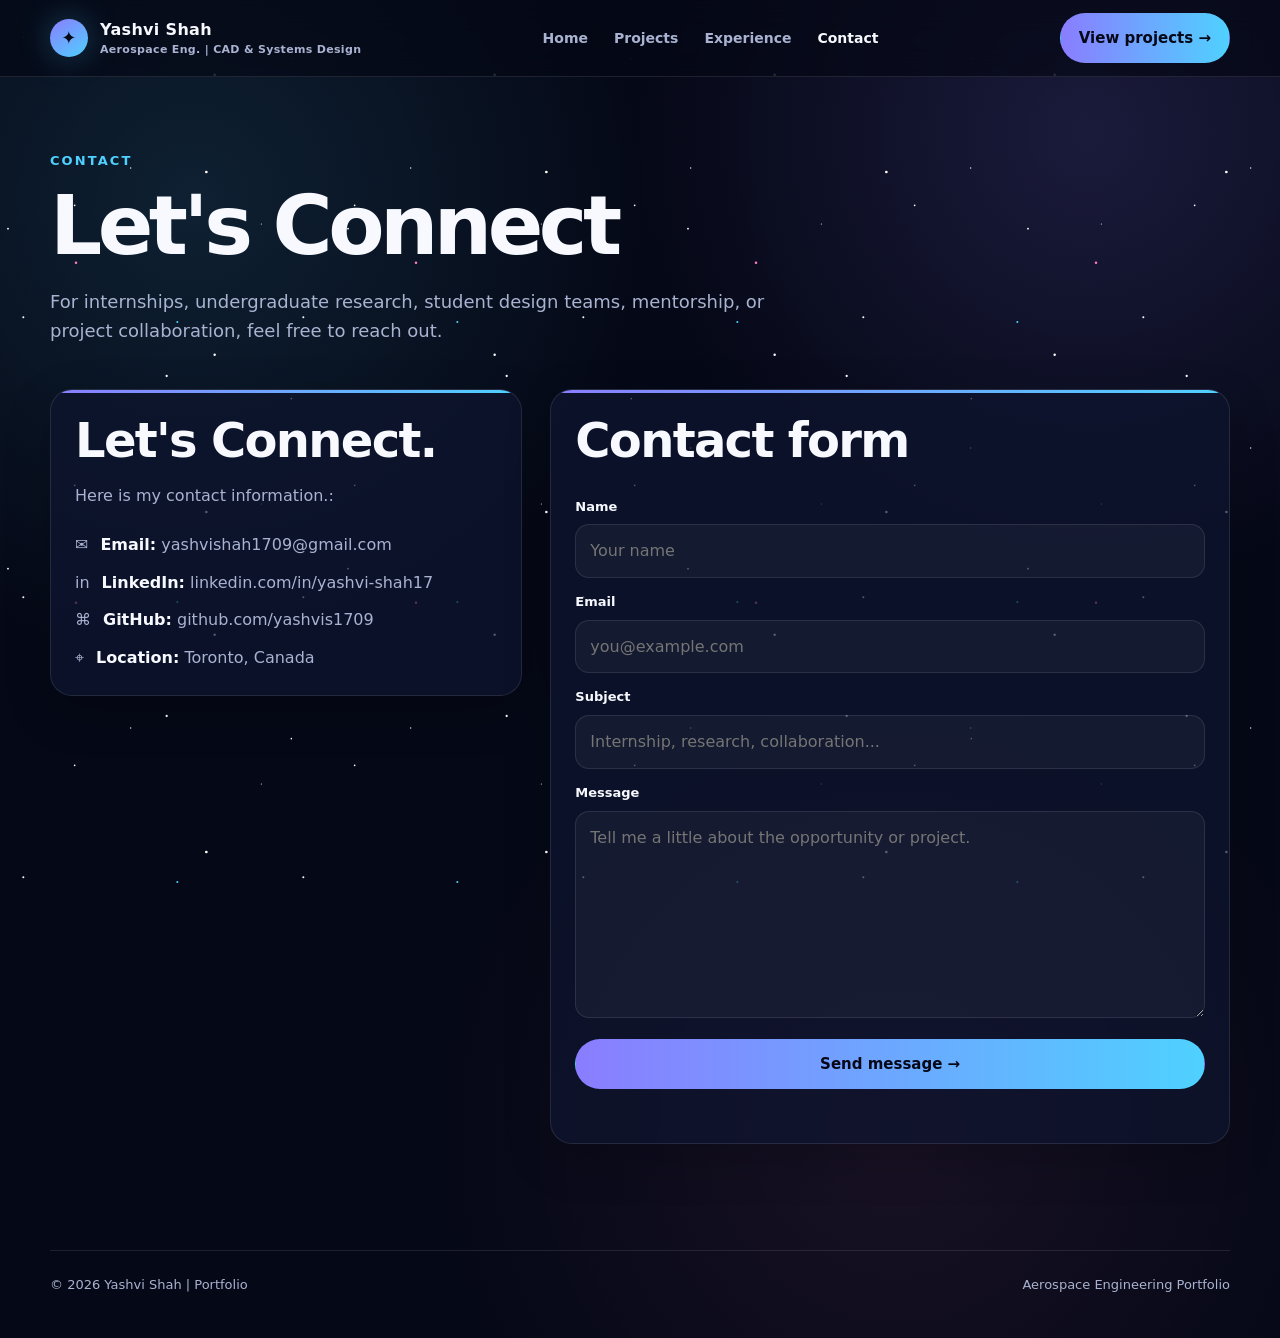
==== commit bed5edc4: "up8 (contact page)" ====
--- a/contact.html
+++ b/contact.html
@@ -140,8 +140,7 @@
           </h2>
 
           <p>
-            I'm always interested in learning about new engineering
-            opportunities and projects. Here are the best ways to reach me:
+            Here is my contact information.:
           </p>
 
           <div class="contact-list">
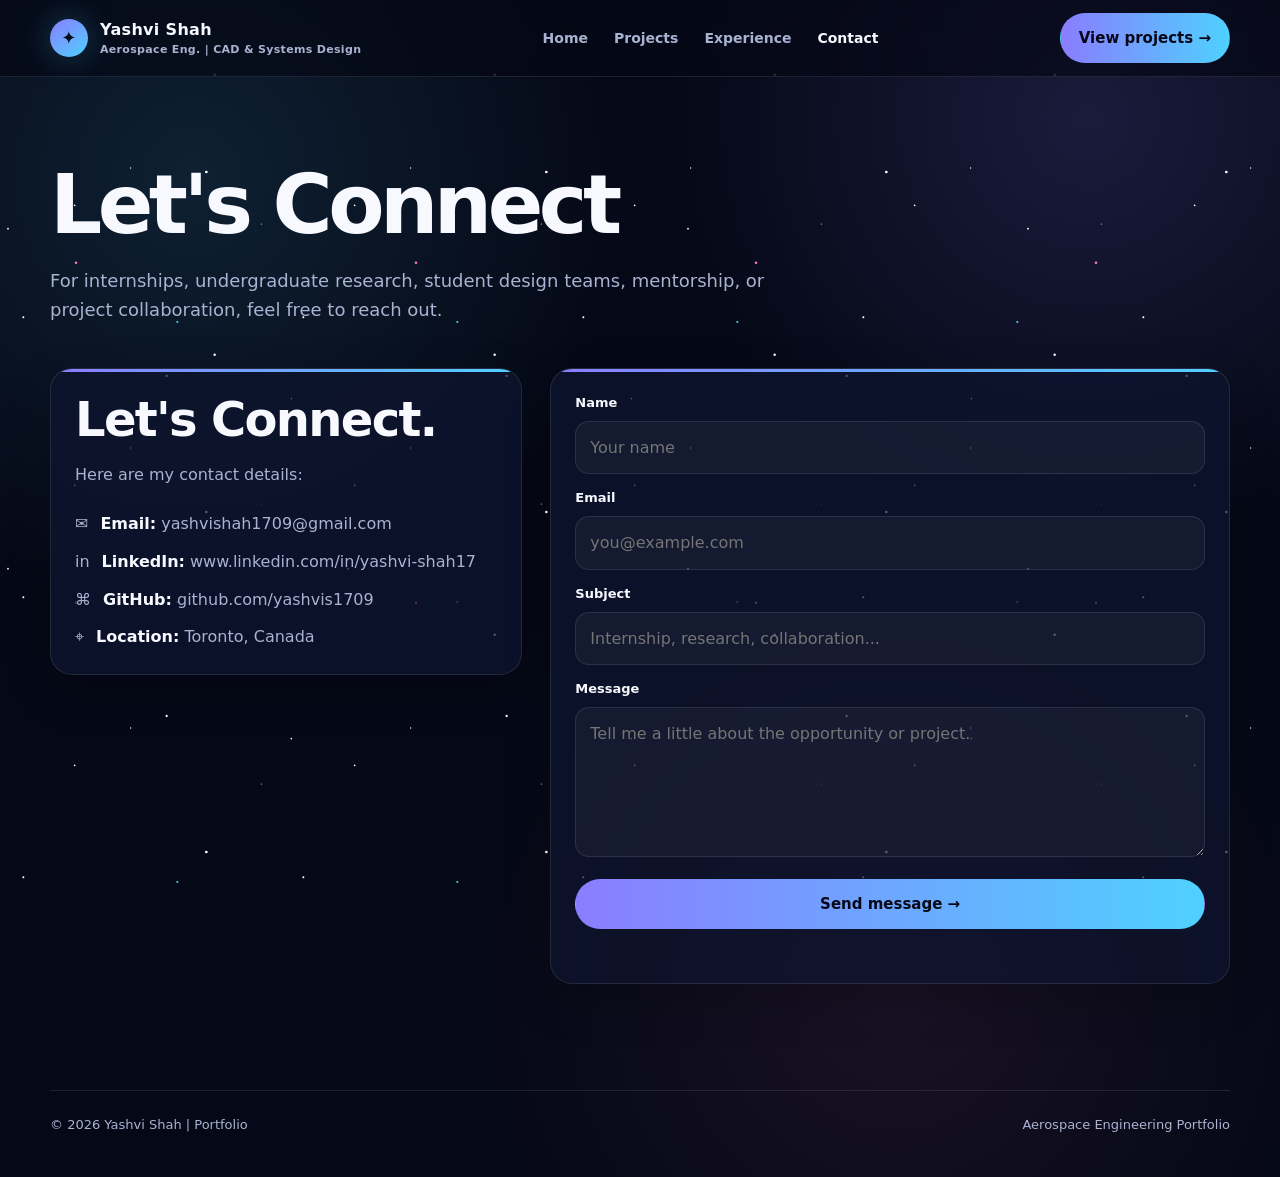
==== commit d0a207eb: "update 9 (actual revert project and contact page)" ====
--- a/contact.html
+++ b/contact.html
@@ -2,338 +2,88 @@
 <html lang="en">
 <head>
   <meta charset="utf-8" />
-
-  <!-- Mobile / responsive -->
   <meta name="viewport" content="width=device-width, initial-scale=1" />
-
-  <!-- SEO -->
-  <title>Contact Yashvi Shah | Aerospace Engineering Student</title>
-  <meta
-    name="description"
-    content="Contact Yashvi Shah, an Aerospace Engineering student in Toronto, Canada, for internships, undergraduate research, engineering teams, and project collaboration."
-  />
-  <link rel="canonical" href="https://yashvishah.com/contact.html" />
-
-  <!-- Open Graph / Social Sharing -->
-  <meta property="og:type" content="website" />
-  <meta property="og:title" content="Contact Yashvi Shah | Aerospace Engineering Student" />
-  <meta
-    property="og:description"
-    content="Get in touch with Yashvi Shah for aerospace engineering internships, undergraduate research, student teams, and project collaboration."
-  />
-  <meta property="og:url" content="https://yashvishah.com/contact.html" />
-  <meta property="og:site_name" content="Yashvi Shah | Aerospace Engineering Portfolio" />
-
-  <!-- Twitter / X -->
-  <meta name="twitter:card" content="summary" />
-  <meta name="twitter:title" content="Contact Yashvi Shah | Aerospace Engineering Student" />
-  <meta
-    name="twitter:description"
-    content="Contact Yashvi Shah for aerospace engineering internships, research, student teams, and engineering collaboration."
-  />
-
-  <!-- Styles -->
+  <meta name="description" content="Contact a space engineering student for internships, research, student teams, and collaboration." />
+  <title>Contact | Yashvi Shah</title>
   <link rel="stylesheet" href="styles.css" />
-
-  <!-- Structured Data -->
-  <script type="application/ld+json">
-  {
-    "@context": "https://schema.org",
-    "@type": "WebPage",
-    "name": "Contact Yashvi Shah",
-    "url": "https://yashvishah.com/contact.html",
-    "description": "Contact page for Yashvi Shah, an Aerospace Engineering student in Toronto, Canada.",
-    "isPartOf": {
-      "@type": "WebSite",
-      "name": "Yashvi Shah | Aerospace Engineering Portfolio",
-      "url": "https://yashvishah.com/"
-    },
-    "about": {
-      "@type": "Person",
-      "name": "Yashvi Shah",
-      "url": "https://yashvishah.com/",
-      "jobTitle": "Aerospace Engineering Student",
-      "email": "mailto:yashvishah1709@gmail.com",
-      "sameAs": [
-        "https://www.linkedin.com/in/yashvi-shah17/",
-        "https://github.com/yashvis1709"
-      ]
-    }
-  }
-  </script>
 </head>
-
 <body>
-
-  <!-- =========================
-       Navigation
-  ========================== -->
   <header class="nav-shell">
     <div class="container nav">
-
-      <a class="brand" href="index.html" aria-label="Yashvi Shah home">
-        <span class="brand-mark" aria-hidden="true">✦</span>
-        <span>
-          Yashvi Shah
-          <small>Aerospace Eng. | CAD & Systems Design</small>
-        </span>
-      </a>
-
+      <a class="brand" href="index.html"><span class="brand-mark">✦</span><span>Yashvi Shah <small>Aerospace Eng. | CAD & Systems Design</small></span></a>
       <nav class="nav-links" aria-label="Primary navigation">
         <a href="index.html">Home</a>
         <a href="projects.html">Projects</a>
         <a href="experience.html">Experience</a>
-        <a class="active" href="contact.html" aria-current="page">Contact</a>
+        <a class="active" href="contact.html">Contact</a>
       </nav>
-
-      <a class="btn btn-primary" href="projects.html">
-        View projects →
-      </a>
-
-      <button
-        class="mobile-toggle"
-        type="button"
-        aria-label="Open navigation menu"
-        aria-expanded="false"
-        aria-controls="primary-navigation"
-      >
-        ☰
-      </button>
-
+      <a class="btn btn-primary" href="projects.html">View projects →</a>
+      <button class="mobile-toggle" aria-label="Toggle menu">☰</button>
     </div>
   </header>
 
-
-  <!-- =========================
-       Main Content
-  ========================== -->
   <main>
-
-    <!-- Page Introduction -->
-    <section class="page-hero" aria-labelledby="contact-heading">
+    <section class="page-hero">
       <div class="container">
-
-        <div class="eyebrow">CONTACT</div>
-
-        <h1 id="contact-heading">
-          Let's Connect
-        </h1>
-
-        <p>
-          For internships, undergraduate research, student design teams,
-          mentorship, or project collaboration, feel free to reach out.
-        </p>
-
+        <h1>Let's Connect</h1>
+        <p>For internships, undergraduate research, student design teams, mentorship, or project collaboration, feel free to reach out.</p>
       </div>
     </section>
 
-
-    <!-- Contact Section -->
-    <section class="section" aria-labelledby="contact-details-heading">
+    <section class="section">
       <div class="container contact-grid">
-
-        <!-- Contact Information -->
         <div class="card">
-
-          <h2 id="contact-details-heading">
-            Let's Connect.
-          </h2>
-
-          <p>
-            Here is my contact information.:
-          </p>
-
+          <h2>Let's Connect.</h2>
+          <p>Here are my contact details:</p>
           <div class="contact-list">
-
-            <!-- Email -->
-            <div class="contact-line">
-              <span aria-hidden="true">✉</span>
-              <span>
-                <strong>Email:</strong>
-                <a href="mailto:yashvishah1709@gmail.com">
-                  yashvishah1709@gmail.com
-                </a>
-              </span>
-            </div>
-
-            <!-- LinkedIn -->
-            <div class="contact-line">
-              <span aria-hidden="true">in</span>
-              <span>
-                <strong>LinkedIn:</strong>
-                <a
-                  href="https://www.linkedin.com/in/yashvi-shah17/"
-                  target="_blank"
-                  rel="noopener noreferrer"
-                  aria-label="Yashvi Shah on LinkedIn"
-                >
-                  linkedin.com/in/yashvi-shah17
-                </a>
-              </span>
-            </div>
-
-            <!-- GitHub -->
-            <div class="contact-line">
-              <span aria-hidden="true">⌘</span>
-              <span>
-                <strong>GitHub:</strong>
-                <a
-                  href="https://github.com/yashvis1709"
-                  target="_blank"
-                  rel="noopener noreferrer"
-                  aria-label="Yashvi Shah on GitHub"
-                >
-                  github.com/yashvis1709
-                </a>
-              </span>
-            </div>
-
-            <!-- Location -->
-            <div class="contact-line">
-              <span aria-hidden="true">⌖</span>
-              <span>
-                <strong>Location:</strong> Toronto, Canada
-              </span>
-            </div>
-
+            <div class="contact-line"><span>✉</span><span><strong>Email:</strong> yashvishah1709@gmail.com</span></div>
+            <div class="contact-line"><span>in</span><span><strong>LinkedIn:</strong> www.linkedin.com/in/yashvi-shah17</span></div>
+            <div class="contact-line"><span>⌘</span><span><strong>GitHub:</strong> github.com/yashvis1709</span></div>
+            <div class="contact-line"><span>⌖</span><span><strong>Location:</strong> Toronto, Canada</span></div>
           </div>
         </div>
 
+        <form 
+          class="card form" 
+          id="contact-form" 
+          name="Portfolio Contact Form"
+          action="https://formspree.io/f/mgaenqyy" 
+          method="POST"
+        >
+          
+          <input type="hidden" name="_subject" value="Portfolio Contact Form Submission">
 
-        <!-- Contact Form -->
-        <form
-          class="card form"
-          id="contact-form"
-          name="Portfolio Contact Form"
-          action="https://formspree.io/f/mgaenqyy"
-          method="POST"
-          aria-labelledby="contact-form-heading"
-        >
-
-          <h2 id="contact-form-heading" class="sr-only">
-            Contact form
-          </h2>
-
-          <!-- Email subject -->
-          <input
-            type="hidden"
-            name="_subject"
-            value="Portfolio Contact Form Submission"
-          />
-
-          <!-- Name -->
           <div class="field">
             <label for="name">Name</label>
-
-            <input
-              id="name"
-              name="name"
+            <input 
+              id="name" 
+              name="name" 
               type="text"
-              autocomplete="name"
-              required
-              placeholder="Your name"
+              required 
+              placeholder="Your name" 
             />
           </div>
-
-
-          <!-- Email -->
           <div class="field">
             <label for="email">Email</label>
-
-            <input
-              id="email"
-              name="email"
-              type="email"
-              autocomplete="email"
-              inputmode="email"
-              required
-              placeholder="you@example.com"
-            />
+            <input id="email" name="email" type="email" required placeholder ="you@example.com" />
           </div>
-
-
-          <!-- Subject -->
           <div class="field">
             <label for="subject">Subject</label>
-
-            <input
-              id="subject"
-              name="subject"
-              type="text"
-              autocomplete="off"
-              placeholder="Internship, research, collaboration..."
-            />
+            <input id="subject" name="subject" placeholder="Internship, research, collaboration..." />
           </div>
-
-
-          <!-- Message -->
           <div class="field">
             <label for="message">Message</label>
-
-            <textarea
-              id="message"
-              name="message"
-              required
-              placeholder="Tell me a little about the opportunity or project."
-              rows="7"
-            ></textarea>
+            <textarea id="message" name="message" required placeholder="Tell me a little about the opportunity or project."></textarea>
           </div>
-
-
-          <!-- Submit -->
-          <button
-            class="btn btn-primary"
-            type="submit"
-          >
-            Send message →
-          </button>
-
-
-          <!-- Form status -->
-          <p
-            id="form-status"
-            aria-live="polite"
-            role="status"
-          ></p>
-
-
-          <!-- Formspree honeypot -->
-          <input
-            type="text"
-            name="_gotcha"
-            tabindex="-1"
-            autocomplete="off"
-            aria-hidden="true"
-            style="display:none"
-          />
-
+         <button class="btn btn-primary" type="submit">Send message →</button>
+         <p id="form-status" aria-live="polite"></p>
+         <input type="text" name="_gotcha" style="display:none" tabindex="-1" autocomplete="off" />
         </form>
-
       </div>
     </section>
-
   </main>
 
-
-  <!-- =========================
-       Footer
-  ========================== -->
-  <footer>
-    <div class="container footer-inner">
-
-      <span>
-        © <span data-year></span> Yashvi Shah | Portfolio
-      </span>
-
-      <span>
-        Aerospace Engineering Portfolio
-      </span>
-
-    </div>
-  </footer>
-
-
+  <footer><div class="container footer-inner"><span>© <span data-year></span> Yashvi Shah | Portfolio</span><span>Aerospace Engineering Portfolio</span></div></footer>
   <script src="script.js"></script>
-
 </body>
 </html>
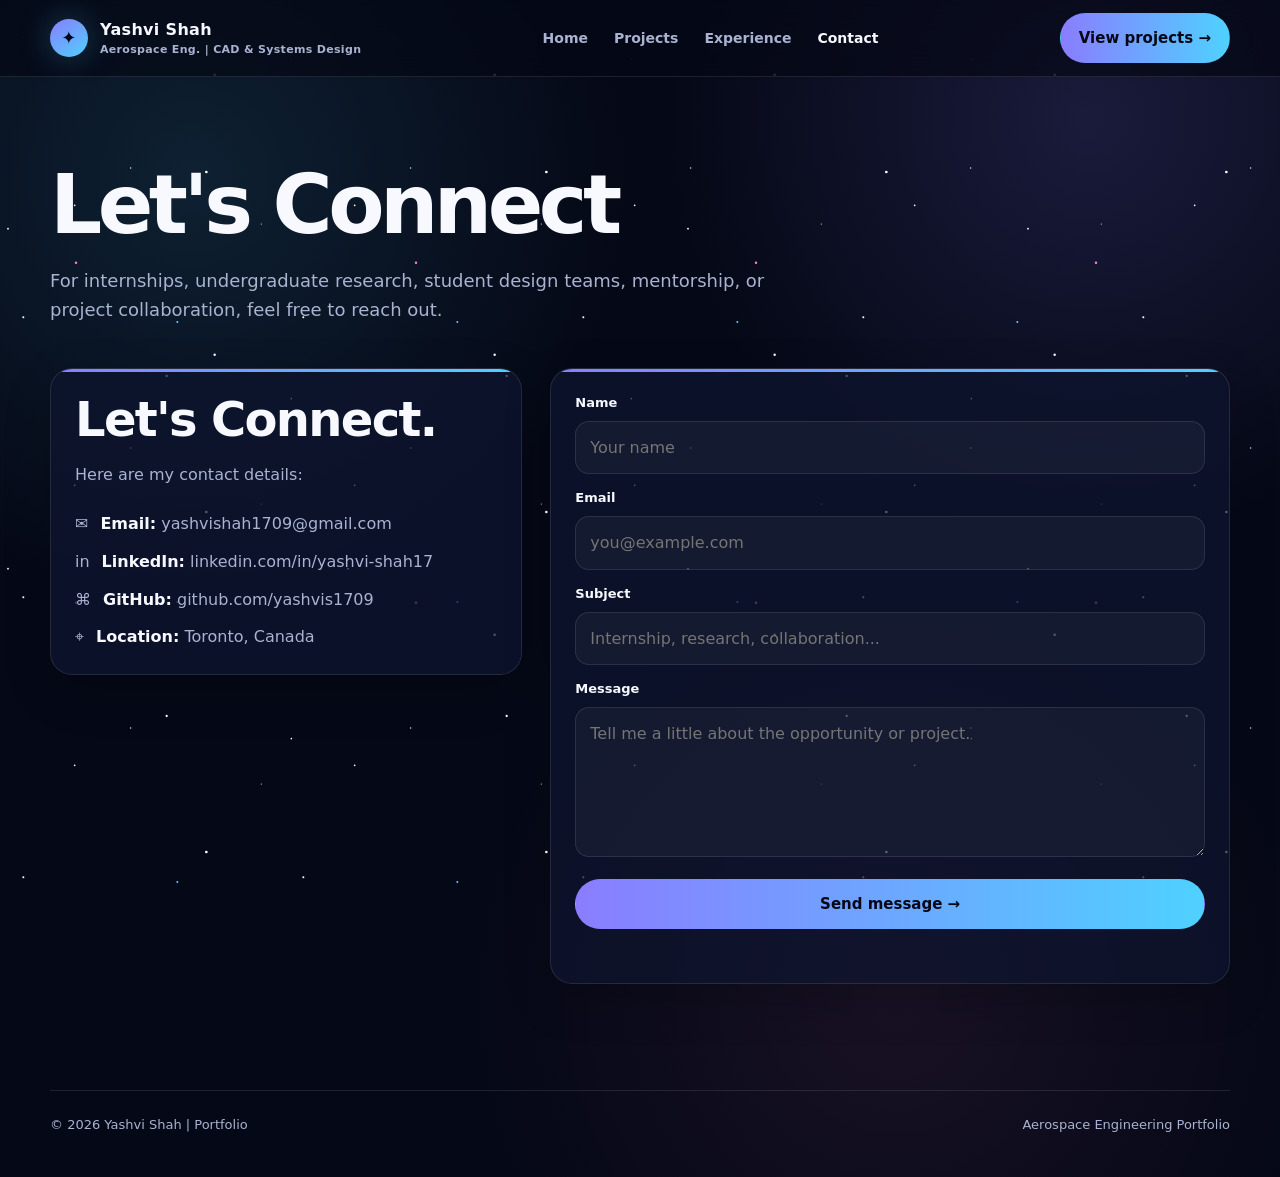
==== commit ef73e985: "up 10 (SEO contact page)" ====
--- a/contact.html
+++ b/contact.html
@@ -3,14 +3,58 @@
 <head>
   <meta charset="utf-8" />
   <meta name="viewport" content="width=device-width, initial-scale=1" />
-  <meta name="description" content="Contact a space engineering student for internships, research, student teams, and collaboration." />
-  <title>Contact | Yashvi Shah</title>
+  <title>Contact | Yashvi Shah — Aerospace Engineering Student</title>
+  <meta name="description" content="Contact Yashvi Shah, an Aerospace Engineering student in Toronto, Canada, for internships, undergraduate research, student design teams, or engineering collaboration in rocketry, robotics, and CAD." />
+  <meta name="robots" content="index, follow" />
+  <link rel="canonical" href="https://yashvishah.com/contact.html" />
+
+  <!-- Open Graph / social sharing -->
+  <meta property="og:type" content="website" />
+  <meta property="og:title" content="Contact | Yashvi Shah" />
+  <meta property="og:description" content="Reach out about internships, research, student design teams, or collaboration in rocketry, robotics, and CAD." />
+  <meta property="og:image" content="https://yashvishah.com/images/profile.jpg" />
+  <meta property="og:url" content="https://yashvishah.com/contact.html" />
+
+  <!-- Twitter card -->
+  <meta name="twitter:card" content="summary_large_image" />
+  <meta name="twitter:title" content="Contact | Yashvi Shah" />
+  <meta name="twitter:description" content="Reach out about internships, research, student design teams, or collaboration in rocketry, robotics, and CAD." />
+  <meta name="twitter:image" content="https://yashvishah.com/images/profile.jpg" />
+
+  <meta name="theme-color" content="#050816" />
+  <link rel="icon" href="favicon.ico" />
   <link rel="stylesheet" href="styles.css" />
+
+  <!-- Structured data for search engines -->
+  <script type="application/ld+json">
+  {
+    "@context": "https://schema.org",
+    "@type": "ContactPage",
+    "url": "https://yashvishah.com/contact.html",
+    "mainEntity": {
+      "@type": "Person",
+      "name": "Yashvi Shah",
+      "jobTitle": "Aerospace Engineering Student",
+      "email": "mailto:yashvishah1709@gmail.com",
+      "url": "https://yashvishah.com/",
+      "address": {
+        "@type": "PostalAddress",
+        "addressLocality": "Toronto",
+        "addressRegion": "Ontario",
+        "addressCountry": "CA"
+      },
+      "sameAs": [
+        "https://www.linkedin.com/in/yashvi-shah17",
+        "https://github.com/yashvis1709"
+      ]
+    }
+  }
+  </script>
 </head>
 <body>
   <header class="nav-shell">
     <div class="container nav">
-      <a class="brand" href="index.html"><span class="brand-mark">✦</span><span>Yashvi Shah <small>Aerospace Eng. | CAD & Systems Design</small></span></a>
+      <a class="brand" href="index.html"><span class="brand-mark">✦</span><span>Yashvi Shah <small>Aerospace Eng. | CAD &amp; Systems Design</small></span></a>
       <nav class="nav-links" aria-label="Primary navigation">
         <a href="index.html">Home</a>
         <a href="projects.html">Projects</a>
@@ -36,36 +80,35 @@
           <h2>Let's Connect.</h2>
           <p>Here are my contact details:</p>
           <div class="contact-list">
-            <div class="contact-line"><span>✉</span><span><strong>Email:</strong> yashvishah1709@gmail.com</span></div>
-            <div class="contact-line"><span>in</span><span><strong>LinkedIn:</strong> www.linkedin.com/in/yashvi-shah17</span></div>
-            <div class="contact-line"><span>⌘</span><span><strong>GitHub:</strong> github.com/yashvis1709</span></div>
+            <div class="contact-line"><span>✉</span><span><strong>Email:</strong> <a href="mailto:yashvishah1709@gmail.com">yashvishah1709@gmail.com</a></span></div>
+            <div class="contact-line"><span>in</span><span><strong>LinkedIn:</strong> <a href="https://www.linkedin.com/in/yashvi-shah17" target="_blank" rel="noopener noreferrer">linkedin.com/in/yashvi-shah17</a></span></div>
+            <div class="contact-line"><span>⌘</span><span><strong>GitHub:</strong> <a href="https://github.com/yashvis1709" target="_blank" rel="noopener noreferrer">github.com/yashvis1709</a></span></div>
             <div class="contact-line"><span>⌖</span><span><strong>Location:</strong> Toronto, Canada</span></div>
           </div>
         </div>
 
-        <form 
-          class="card form" 
-          id="contact-form" 
+        <form
+          class="card form"
+          id="contact-form"
           name="Portfolio Contact Form"
-          action="https://formspree.io/f/mgaenqyy" 
+          action="https://formspree.io/f/mgaenqyy"
           method="POST"
         >
-          
           <input type="hidden" name="_subject" value="Portfolio Contact Form Submission">
 
           <div class="field">
             <label for="name">Name</label>
-            <input 
-              id="name" 
-              name="name" 
+            <input
+              id="name"
+              name="name"
               type="text"
-              required 
-              placeholder="Your name" 
+              required
+              placeholder="Your name"
             />
           </div>
           <div class="field">
             <label for="email">Email</label>
-            <input id="email" name="email" type="email" required placeholder ="you@example.com" />
+            <input id="email" name="email" type="email" required placeholder="you@example.com" />
           </div>
           <div class="field">
             <label for="subject">Subject</label>
@@ -75,9 +118,9 @@
             <label for="message">Message</label>
             <textarea id="message" name="message" required placeholder="Tell me a little about the opportunity or project."></textarea>
           </div>
-         <button class="btn btn-primary" type="submit">Send message →</button>
-         <p id="form-status" aria-live="polite"></p>
-         <input type="text" name="_gotcha" style="display:none" tabindex="-1" autocomplete="off" />
+          <button class="btn btn-primary" type="submit">Send message →</button>
+          <p id="form-status" aria-live="polite"></p>
+          <input type="text" name="_gotcha" style="display:none" tabindex="-1" autocomplete="off" />
         </form>
       </div>
     </section>
@@ -85,5 +128,31 @@
 
   <footer><div class="container footer-inner"><span>© <span data-year></span> Yashvi Shah | Portfolio</span><span>Aerospace Engineering Portfolio</span></div></footer>
   <script src="script.js"></script>
+  <script>
+    const form = document.getElementById('contact-form');
+    const status = document.getElementById('form-status');
+
+    form.addEventListener('submit', async (e) => {
+      e.preventDefault();
+      status.textContent = 'Sending...';
+
+      try {
+        const response = await fetch(form.action, {
+          method: 'POST',
+          body: new FormData(form),
+          headers: { 'Accept': 'application/json' }
+        });
+
+        if (response.ok) {
+          status.textContent = 'Thanks — your message was sent. I\'ll get back to you soon!';
+          form.reset();
+        } else {
+          status.textContent = 'Something went wrong. Please try emailing me directly instead.';
+        }
+      } catch (error) {
+        status.textContent = 'Something went wrong. Please try emailing me directly instead.';
+      }
+    });
+  </script>
 </body>
 </html>
